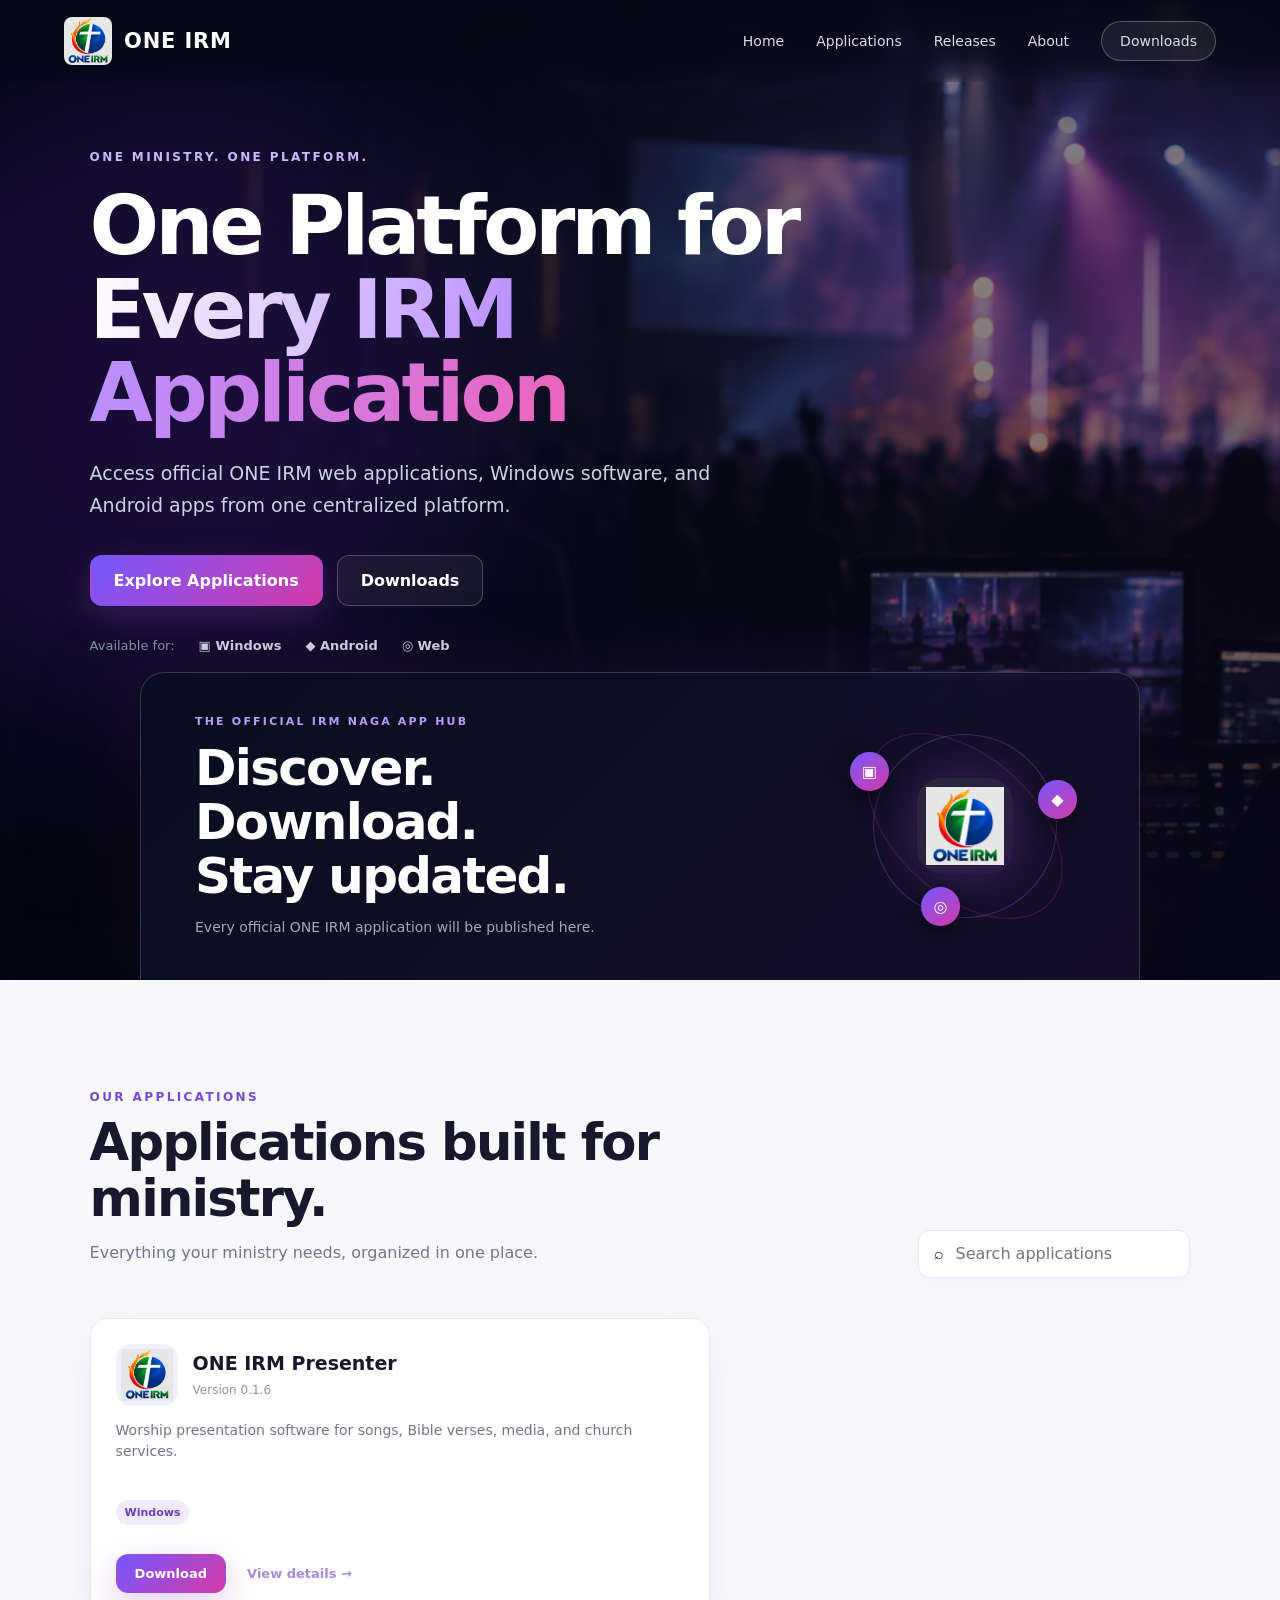
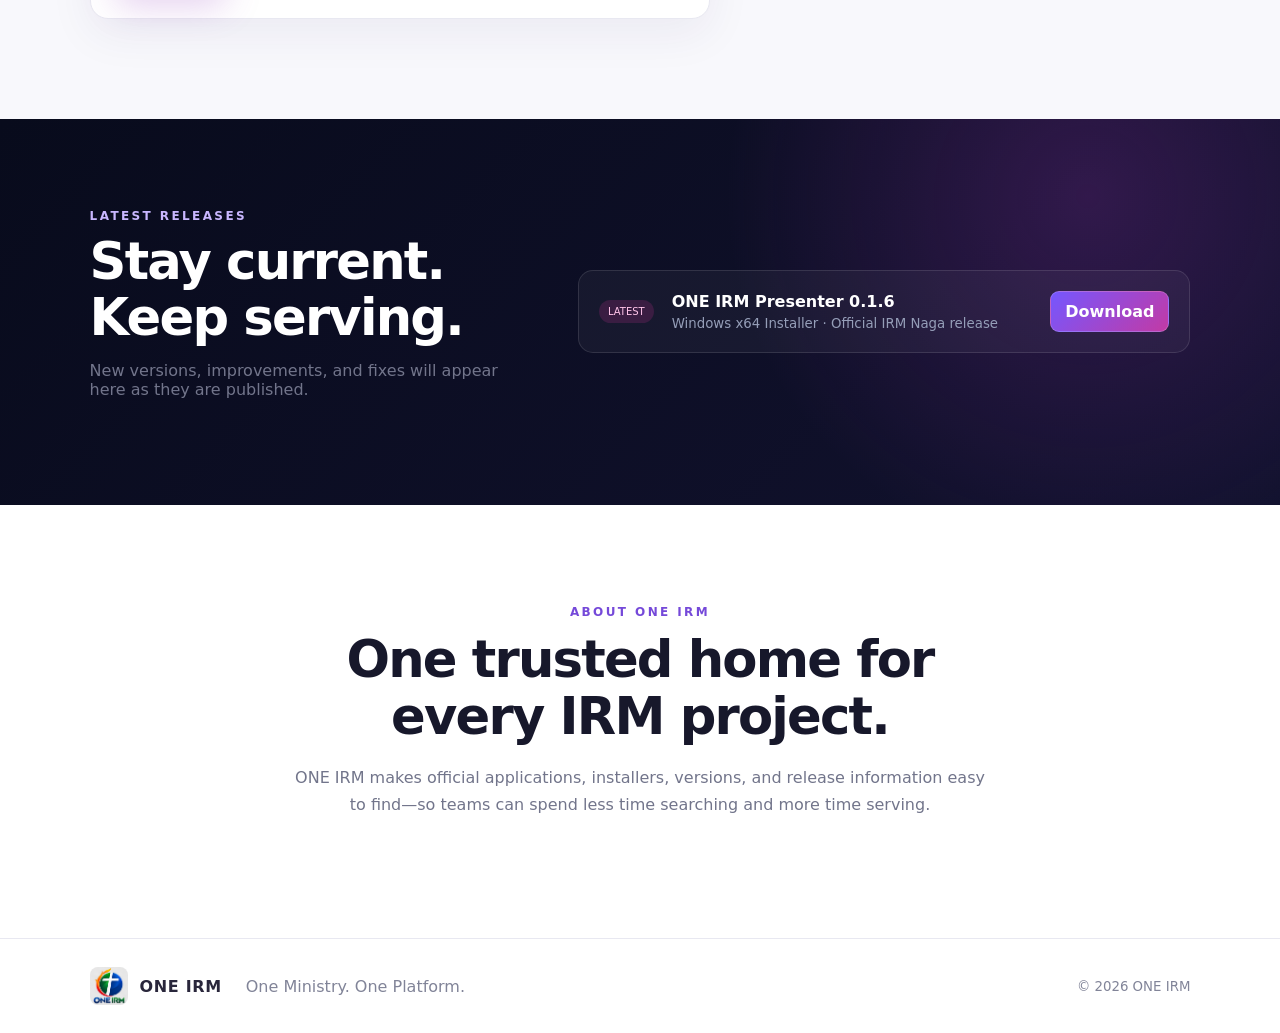
==== work/ONE-IRM-Website/one-irm-website/index.html @ 1a1f7877 "remove arrow" ====
<!doctype html>
<html lang="en">
<head>
  <meta charset="UTF-8">

  <meta
    name="viewport"
    content="width=device-width, initial-scale=1"
  >

  <meta
    name="description"
    content="ONE IRM — one platform for every IRM application."
  >

  <title>ONE IRM — Ministry Applications</title>

  <link rel="stylesheet" href="style.css?v=4">
  <link rel="stylesheet" href="platform.css?v=4">
</head>

<body>
  <header class="site-header">
    <a class="brand" href="#home" aria-label="ONE IRM home">
      <img
        src="assets/one-irm-logo.png"
        alt="ONE IRM logo"
      >

      <span>ONE IRM</span>
    </a>

    <button
      class="menu-toggle"
      type="button"
      aria-label="Open navigation"
      aria-expanded="false"
    >
      ☰
    </button>

    <nav class="main-nav" aria-label="Primary navigation">
      <a href="#home">Home</a>
      <a href="#applications">Applications</a>
      <a href="#releases">Releases</a>
      <a href="#about">About</a>

      <a
        class="nav-download"
        href="https://github.com/sbpanelo-dev/IRM-INSTALLER/releases/download/v0.1.6/ONE.IRM.PRESENTER_0.1.6_x64-setup.exe"
      >
        Downloads
      </a>
    </nav>
  </header>

  <main>
    <section class="hero" id="home">
      <div class="hero-content">
        <span class="eyebrow">
          One ministry. One platform.
        </span>

        <h1>
          One Platform for<br>
          <em>Every IRM Application</em>
        </h1>

        <p>
          Access official ONE IRM web applications, Windows software,
          and Android apps from one centralized platform.
        </p>

        <div class="hero-actions">
          <a
            class="button primary"
            href="#applications"
          >
            Explore Applications
          </a>

          <a
            class="button secondary"
            href="#applications"
          >
            Downloads 
          </a>
        </div>

        <div class="availability">
          <span>Available for:</span>
          <b>▣ Windows</b>
          <b>◆ Android</b>
          <b>◎ Web</b>
        </div>
      </div>

      <div
        class="platform-preview"
        aria-label="ONE IRM application collection"
      >
        <div class="platform-preview-copy">
          <span>THE OFFICIAL IRM NAGA APP HUB</span>

          <strong>
            Discover. Download.<br>
            Stay updated.
          </strong>

          <small>
            Every official ONE IRM application will be published here.
          </small>
        </div>

        <div class="platform-orbit" aria-hidden="true">
          <i>▣</i>
          <i>◆</i>
          <i>◎</i>

          <div>
            <img
              src="assets/one-irm-logo.png"
              alt=""
            >
          </div>
        </div>
      </div>
    </section>

    <section class="applications" id="applications">
      <div class="section-heading">
        <div>
          <span class="eyebrow purple">
            Our applications
          </span>

          <h2>
            Applications built for ministry.
          </h2>

          <p>
            Everything your ministry needs, organized in one place.
          </p>
        </div>

        <label class="search-wrap" for="search">
          <span>⌕</span>

          <input
            id="search"
            type="search"
            placeholder="Search applications"
            autocomplete="off"
          >
        </label>
      </div>

      <div class="app-grid" id="appGrid"></div>
    </section>

    <section class="releases" id="releases">
      <div>
        <span class="eyebrow">
          Latest releases
        </span>

        <h2>
          Stay current. Keep serving.
        </h2>

        <p>
          New versions, improvements, and fixes will appear here
          as they are published.
        </p>
      </div>

      <div class="release-list">
        <article>
          <span>Latest</span>

          <div>
            <b>ONE IRM Presenter 0.1.6</b>

            <small>
              Windows x64 Installer · Official IRM Naga release
            </small>
          </div>

          <a
            href="https://github.com/sbpanelo-dev/IRM-INSTALLER/releases/download/v0.1.6/ONE.IRM.PRESENTER_0.1.6_x64-setup.exe"
          >
            Download
          </a>
        </article>
      </div>
    </section>

    <section class="about" id="about">
      <span class="eyebrow purple">
        About ONE IRM
      </span>

      <h2>
        One trusted home for every IRM project.
      </h2>

      <p>
        ONE IRM makes official applications, installers, versions,
        and release information easy to find—so teams can spend less
        time searching and more time serving.
      </p>
    </section>
  </main>

  <footer>
    <div class="brand">
      <img
        src="assets/one-irm-logo.png"
        alt="ONE IRM logo"
      >

      <span>ONE IRM</span>
    </div>

    <p>One Ministry. One Platform.</p>

    <small>© 2026 ONE IRM</small>
  </footer>

  <script src="script.js?v=7"></script>
</body>
</html>
---- work/ONE-IRM-Website/one-irm-website/style.css ----
:root{--navy:#050816;--navy2:#0b1026;--purple:#8757ff;--magenta:#df3ea8;--blue:#6f7cff;--white:#fff;--muted:#aeb6ce;--ink:#17182b;--line:#e8e8f1}*{box-sizing:border-box}html{scroll-behavior:smooth;scroll-padding-top:82px}body{margin:0;font-family:Inter,ui-sans-serif,system-ui,-apple-system,"Segoe UI",sans-serif;color:var(--ink);background:#f8f8fc}a{text-decoration:none;color:inherit}button,input{font:inherit}.site-header{height:82px;padding:0 clamp(24px,5vw,80px);display:flex;align-items:center;position:fixed;inset:0 0 auto;z-index:30;color:#fff;background:linear-gradient(180deg,#050816ed,#050816a6 72%,transparent);backdrop-filter:blur(10px)}.brand{display:flex;align-items:center;gap:12px;font-size:21px;font-weight:850;letter-spacing:.04em}.brand img{width:48px;height:48px;object-fit:contain;border-radius:8px}.main-nav{margin-left:auto;display:flex;align-items:center;gap:32px}.main-nav a{font-size:14px;color:#d9dcee;transition:.2s}.main-nav a:hover{color:#fff}.nav-download{padding:11px 18px;border:1px solid #ffffff40;border-radius:999px;background:#ffffff12}.menu-toggle{display:none;margin-left:auto;color:#fff;border:1px solid #ffffff30;background:#ffffff0f;border-radius:10px;padding:8px 12px}.hero{min-height:980px;padding:150px clamp(24px,7vw,112px) 260px;position:relative;color:#fff;background-image:linear-gradient(90deg,#030612f7 0%,#060917e3 38%,#08091e75 70%,#0905188c),linear-gradient(180deg,transparent 60%,#080b1b 96%),url('assets/church-media-hero.png');background-size:cover;background-position:center;overflow:hidden}.hero:before{content:"";position:absolute;width:650px;height:650px;left:-180px;top:80px;border-radius:50%;background:#7028cb30;filter:blur(100px)}.hero-content{position:relative;z-index:2;max-width:800px}.eyebrow{display:block;text-transform:uppercase;letter-spacing:.2em;font-size:12px;font-weight:800;color:#c9b7ff}.hero h1{margin:20px 0 22px;font-size:clamp(48px,6.4vw,88px);line-height:1.02;letter-spacing:-.05em}.hero h1 em{font-style:normal;background:linear-gradient(100deg,#fff 0,#ba8fff 48%,#ec65bc);background-clip:text;color:transparent}.hero-content>p{max-width:660px;font-size:19px;line-height:1.7;color:#ccd2e4}.hero-actions{display:flex;gap:14px;margin:34px 0 32px}.button{display:inline-flex;align-items:center;justify-content:center;gap:10px;padding:15px 23px;border-radius:12px;font-weight:750;border:1px solid transparent;cursor:pointer}.primary{color:#fff;background:linear-gradient(135deg,#7557ff,#d43aa7);box-shadow:0 12px 35px #943fbc42}.secondary{color:#fff;background:#ffffff0d;border-color:#ffffff3b;backdrop-filter:blur(8px)}.availability{display:flex;align-items:center;gap:24px;flex-wrap:wrap;font-size:13px;color:#d9dced}.availability>span{color:#8993ad}.availability b{font-weight:650}.software-preview{position:absolute;z-index:3;left:50%;bottom:-2px;transform:translateX(-50%);width:min(1000px,86vw);border:1px solid #ffffff2b;border-bottom:0;border-radius:20px 20px 0 0;overflow:hidden;background:#0a0e20e8;box-shadow:0 40px 100px #000a,0 0 80px #9b3fbd27;backdrop-filter:blur(18px)}.preview-bar{height:48px;padding:0 18px;display:flex;align-items:center;border-bottom:1px solid #ffffff17;color:#dfe3f4;font-size:13px}.preview-bar div{display:flex;gap:6px;margin-right:18px}.preview-bar i{width:9px;height:9px;border-radius:50%;background:#ff6282}.preview-bar i:nth-child(2){background:#ffbd4b}.preview-bar i:nth-child(3){background:#38d490}.preview-bar small{margin-left:auto;padding:5px 9px;border-radius:6px;color:#ffbce4;background:#dc2c9a2b}.preview-body{height:260px;display:grid;grid-template-columns:180px 1fr 180px}.preview-body aside{padding:22px 16px;display:flex;flex-direction:column;gap:8px;border-right:1px solid #ffffff12;color:#929bb6;font-size:11px}.preview-body aside b{margin-bottom:8px;color:#fff}.preview-body aside span{padding:9px;border-radius:7px}.preview-body aside .active{color:#fff;background:#863eea66}.stage-preview{display:grid;place-items:center;text-align:center;align-content:center;gap:18px;background:linear-gradient(#150c2a70,#080915e8),radial-gradient(circle at 50% 20%,#d641b8,#29245d 42%,#090b18 75%)}.stage-preview>span,.stage-preview small{letter-spacing:.18em;font-size:9px;color:#c3aadf}.stage-preview strong{font-size:29px;line-height:1.25}.preview-body .library{border:0;border-left:1px solid #ffffff12}.tiles{display:grid;grid-template-columns:1fr 1fr;gap:7px}.tiles i{height:42px;border-radius:6px;background:linear-gradient(135deg,#282e64,#d044af)}.tiles i:nth-child(2){background:linear-gradient(135deg,#22406a,#4730a2)}.tiles i:nth-child(3){background:linear-gradient(135deg,#4a225e,#e45f8c)}.tiles i:nth-child(4){background:linear-gradient(135deg,#223f56,#2f8f91)}.library button{margin-top:auto;border:0;border-radius:8px;padding:10px;color:#fff;background:linear-gradient(135deg,#7458ff,#c23aa5)}.applications{padding:110px clamp(24px,7vw,112px) 100px;background:#f8f8fc}.section-heading{display:flex;align-items:end;justify-content:space-between;gap:30px}.purple{color:#7549d9}.section-heading h2,.releases h2,.about h2{margin:10px 0;font-size:clamp(34px,4vw,54px);line-height:1.1;letter-spacing:-.035em}.section-heading p,.about p,.releases p{color:#72758b}.search-wrap{width:280px;height:48px;padding:0 15px;display:flex;align-items:center;gap:10px;border:1px solid var(--line);border-radius:12px;background:#fff;box-shadow:0 7px 30px #31235e0a}.search-wrap input{width:100%;border:0;outline:0;background:transparent}.app-grid{display:grid;grid-template-columns:repeat(3,1fr);gap:22px;margin-top:40px}.app-card{padding:25px;border:1px solid var(--line);border-radius:18px;background:#fff;box-shadow:0 15px 45px #281d5810;transition:.25s}.app-card:hover{transform:translateY(-5px);box-shadow:0 22px 55px #281d581c}.app-card-top{display:flex;align-items:center;gap:15px}.app-icon{width:62px;height:62px;display:grid;place-items:center;flex:0 0 auto;border-radius:15px;color:#7246d8;font-size:26px;background:linear-gradient(145deg,#f4efff,#edf1ff)}.app-icon img{width:52px;height:52px;object-fit:contain}.app-card h3{margin:0 0 5px;font-size:19px}.version{font-size:12px;color:#8e91a4}.app-card>p{min-height:66px;color:#717589;line-height:1.55;font-size:14px}.badges{display:flex;gap:7px;min-height:32px}.badges span{height:max-content;padding:6px 9px;border-radius:999px;color:#6840bd;background:#f0eaff;font-size:11px;font-weight:700}.card-actions{display:flex;align-items:center;gap:15px;margin-top:22px}.small{padding:11px 18px;font-size:13px}.details{border:0;background:none;color:#6e47c1;font-weight:700;font-size:13px}.card-actions button:disabled,.release-list button:disabled{cursor:not-allowed;opacity:.62}.empty{grid-column:1/-1;padding:38px;text-align:center;border:1px dashed #c9c5d8;border-radius:16px;color:#787b90}.releases{padding:90px clamp(24px,7vw,112px);display:grid;grid-template-columns:.8fr 1.2fr;gap:80px;align-items:center;color:#fff;background:radial-gradient(circle at 85% 20%,#852e9f4a,transparent 32%),linear-gradient(135deg,#080b1c,#12122f)}.release-list article{padding:20px;display:grid;grid-template-columns:auto 1fr auto;gap:18px;align-items:center;border:1px solid #ffffff1d;border-radius:15px;background:#ffffff0b}.release-list article>span{padding:6px 9px;border-radius:999px;color:#ffc4e9;background:#d530982f;font-size:10px;text-transform:uppercase}.release-list div{display:flex;flex-direction:column;gap:5px}.release-list small{color:#959eb8}.release-list button{padding:10px 14px;border:1px solid #ffffff30;border-radius:9px;color:#fff;background:#ffffff0b}.about{padding:100px 24px;text-align:center;background:#fff}.about h2{max-width:700px;margin:12px auto}.about p{max-width:700px;margin:20px auto;line-height:1.7}footer{padding:28px clamp(24px,7vw,112px);display:flex;align-items:center;gap:24px;color:#818498;background:#fff;border-top:1px solid var(--line)}footer .brand{color:#29263b;font-size:16px}footer .brand img{width:38px;height:38px}footer p{margin:0}footer small{margin-left:auto}@media(max-width:900px){.site-header{background:#060918eb}.menu-toggle{display:block}.main-nav{display:none;position:absolute;top:72px;left:20px;right:20px;padding:18px;flex-direction:column;align-items:stretch;gap:6px;border:1px solid #ffffff20;border-radius:14px;background:#090d20f5}.main-nav.open{display:flex}.main-nav a{padding:10px}.hero{min-height:900px;padding-top:130px}.hero-content{max-width:680px}.software-preview{width:92vw}.preview-body{grid-template-columns:150px 1fr}.preview-body .library{display:none}.app-grid{grid-template-columns:1fr}.releases{grid-template-columns:1fr;gap:35px}.section-heading{align-items:start;flex-direction:column}.search-wrap{width:100%}}@media(max-width:600px){.site-header{height:70px;padding:0 18px}.brand{font-size:17px}.brand img{width:40px;height:40px}.hero{min-height:850px;padding:116px 22px 210px;background-position:63% center}.hero h1{font-size:45px}.hero-content>p{font-size:16px}.hero-actions{flex-direction:column}.button{width:100%}.availability{gap:13px}.availability>span{width:100%}.software-preview{width:94vw}.preview-body{height:195px;grid-template-columns:110px 1fr}.preview-body aside{padding:15px 10px}.preview-body aside span{padding:6px}.stage-preview strong{font-size:20px}.applications{padding:75px 22px}.app-grid{margin-top:28px}.app-card>p{min-height:auto}.releases{padding:70px 22px}.release-list article{grid-template-columns:auto 1fr}.release-list button{grid-column:1/-1}.about{padding:75px 22px}footer{align-items:flex-start;flex-direction:column}footer small{margin:0}}
---- work/ONE-IRM-Website/one-irm-website/platform.css ----
.platform-preview {
  position: absolute;
  z-index: 3;
  left: 50%;
  bottom: 0;
  transform: translateX(-50%);
  width: min(1000px, 86vw);
  min-height: 280px;
  display: grid;
  grid-template-columns: 1.2fr .8fr;
  align-items: center;
  padding: 42px 54px;
  overflow: hidden;
  border: 1px solid #ffffff2b;
  border-bottom: 0;
  border-radius: 24px 24px 0 0;
  background: linear-gradient(135deg, #0a0e20ee, #17102cee);
  box-shadow: 0 40px 100px #000a, 0 0 80px #9b3fbd27;
  backdrop-filter: blur(18px);
}

.platform-preview-copy { display: flex; flex-direction: column; gap: 13px; }
.platform-preview-copy span { color: #b69cff; font-size: 11px; font-weight: 800; letter-spacing: .2em; }
.platform-preview-copy strong { font-size: clamp(30px, 4vw, 50px); line-height: 1.08; letter-spacing: -.035em; }
.platform-preview-copy small { max-width: 430px; color: #9fa8c3; font-size: 14px; line-height: 1.6; }
.platform-orbit { position: relative; width: 240px; height: 200px; justify-self: end; }
.platform-orbit:before,.platform-orbit:after { content: ""; position: absolute; inset: 8px 28px; border: 1px solid #ad7aff42; border-radius: 50%; transform: rotate(-18deg); }
.platform-orbit:after { inset: 30px 5px; transform: rotate(42deg); border-color: #e04cad38; }
.platform-orbit>div { position: absolute; inset: 50% auto auto 50%; transform: translate(-50%,-50%); width: 96px; height: 96px; display: grid; place-items: center; border-radius: 25px; background: linear-gradient(145deg,#ffffff1c,#8f48e02b); box-shadow: 0 0 60px #a74bdc4d; }
.platform-orbit img { width: 78px; height: 78px; object-fit: contain; }
.platform-orbit>i { position: absolute; z-index: 2; width: 39px; height: 39px; display: grid; place-items: center; border-radius: 50%; color: #fff; font-style: normal; background: linear-gradient(145deg,#7557ff,#d43aa7); box-shadow: 0 8px 24px #0008; }
.platform-orbit>i:nth-child(1) { left: 5px; top: 26px; }
.platform-orbit>i:nth-child(2) { right: 8px; top: 54px; }
.platform-orbit>i:nth-child(3) { left: 76px; bottom: 0; }
.app-grid { grid-template-columns: minmax(0, 620px); }
.release-list a { padding: 10px 14px; border: 1px solid #ffffff30; border-radius: 9px; color: #fff; background: linear-gradient(135deg,#7557ff,#c23aa5); font-weight: 700; text-align: center; }

@media(max-width:900px){
  .platform-preview { width: 92vw; }
}

@media(max-width:600px){
  .platform-preview { width: 94vw; min-height: 205px; grid-template-columns: 1fr; padding: 28px 24px; }
  .platform-preview-copy strong { font-size: 29px; }
  .platform-preview-copy small { font-size: 12px; }
  .platform-orbit { display: none; }
  .app-grid { grid-template-columns: 1fr; }
  .release-list a { grid-column: 1/-1; }
}
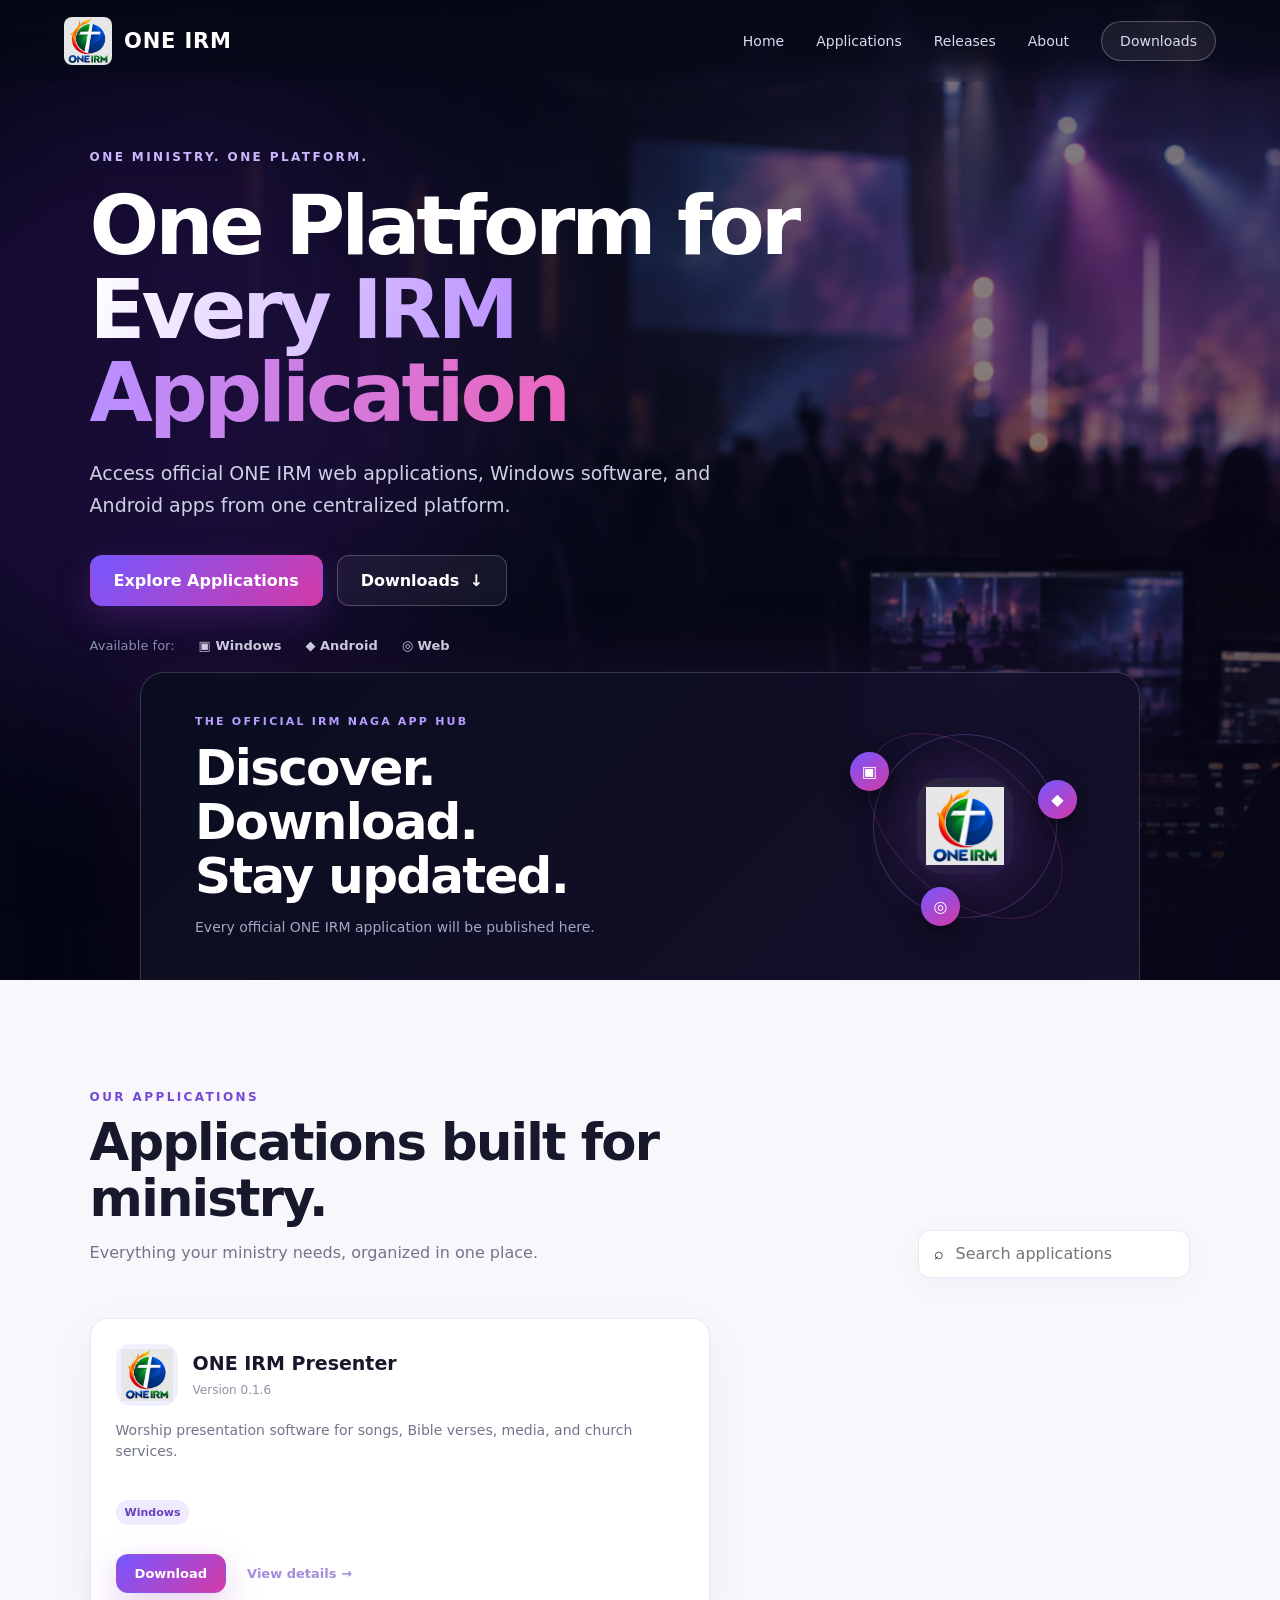
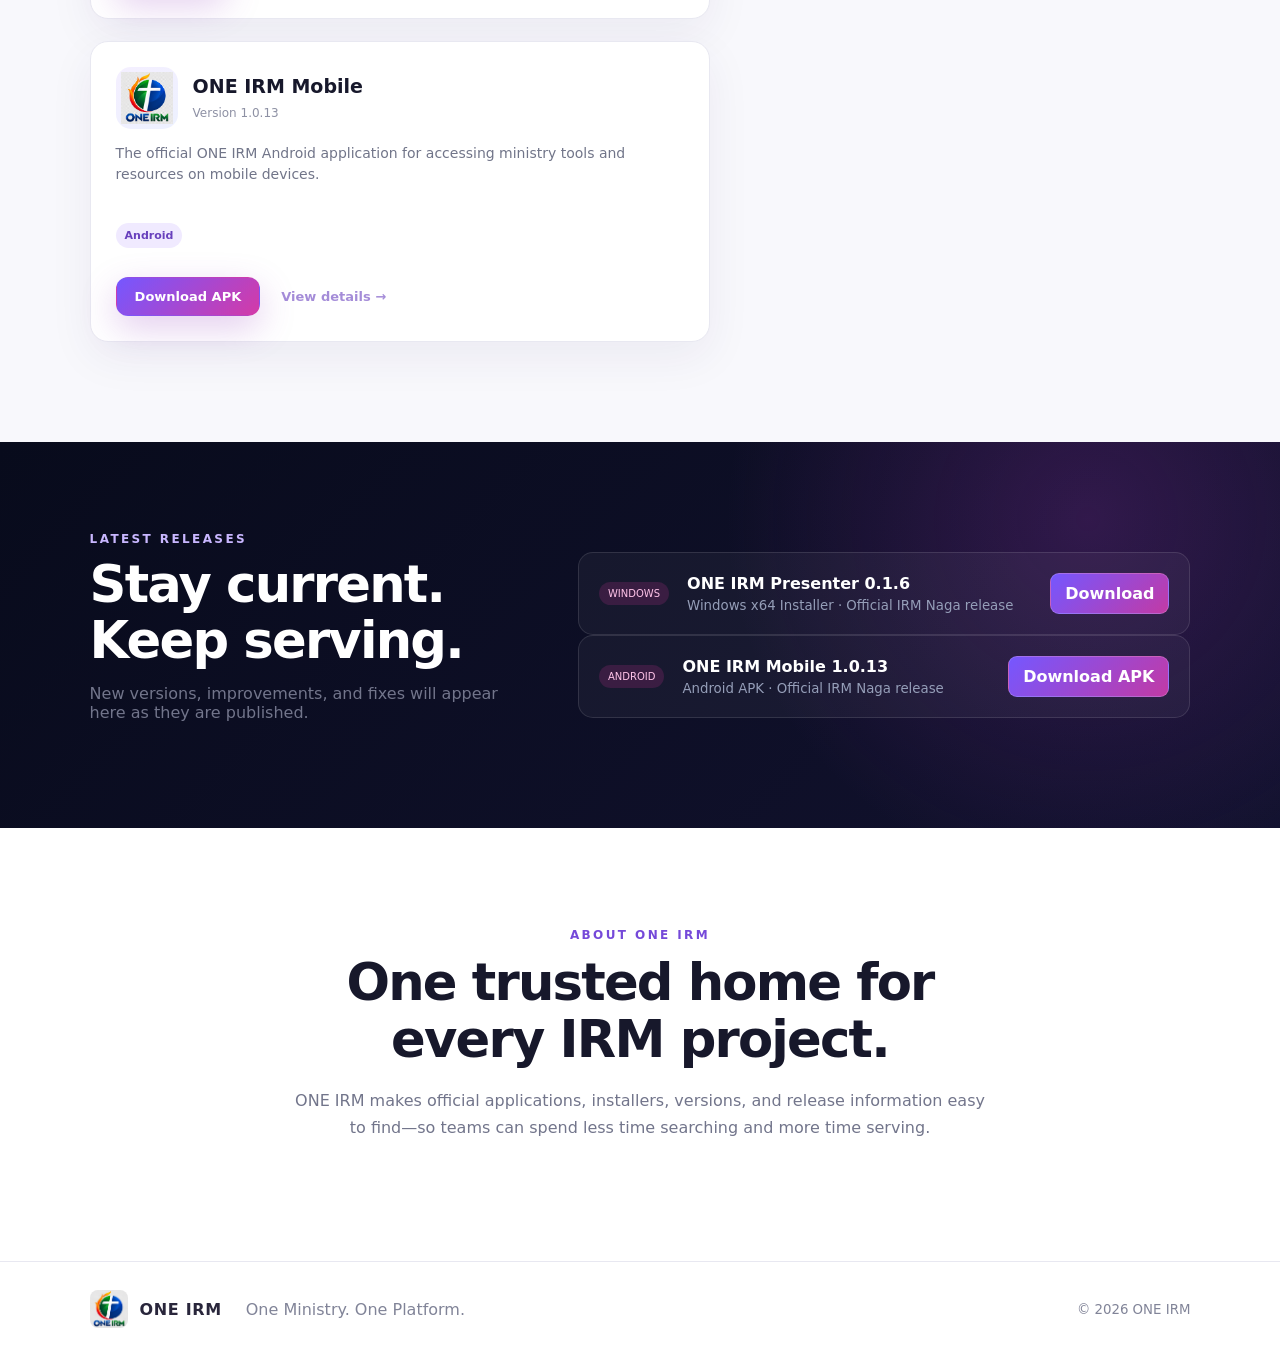
==== commit 6e54494a: "oneirm apk by kuya nino" ====
--- a/work/ONE-IRM-Website/one-irm-website/index.html
+++ b/work/ONE-IRM-Website/one-irm-website/index.html
@@ -26,7 +26,6 @@
         src="assets/one-irm-logo.png"
         alt="ONE IRM logo"
       >
-
       <span>ONE IRM</span>
     </a>
 
@@ -44,22 +43,14 @@
       <a href="#applications">Applications</a>
       <a href="#releases">Releases</a>
       <a href="#about">About</a>
-
-      <a
-        class="nav-download"
-        href="https://github.com/sbpanelo-dev/IRM-INSTALLER/releases/download/v0.1.6/ONE.IRM.PRESENTER_0.1.6_x64-setup.exe"
-      >
-        Downloads
-      </a>
+      <a class="nav-download" href="#applications">Downloads</a>
     </nav>
   </header>
 
   <main>
     <section class="hero" id="home">
       <div class="hero-content">
-        <span class="eyebrow">
-          One ministry. One platform.
-        </span>
+        <span class="eyebrow">One ministry. One platform.</span>
 
         <h1>
           One Platform for<br>
@@ -72,18 +63,12 @@
         </p>
 
         <div class="hero-actions">
-          <a
-            class="button primary"
-            href="#applications"
-          >
+          <a class="button primary" href="#applications">
             Explore Applications
           </a>
 
-          <a
-            class="button secondary"
-            href="#applications"
-          >
-            Downloads 
+          <a class="button secondary" href="#applications">
+            Downloads <span>↓</span>
           </a>
         </div>
 
@@ -130,13 +115,9 @@
     <section class="applications" id="applications">
       <div class="section-heading">
         <div>
-          <span class="eyebrow purple">
-            Our applications
-          </span>
-
-          <h2>
-            Applications built for ministry.
-          </h2>
+          <span class="eyebrow purple">Our applications</span>
+
+          <h2>Applications built for ministry.</h2>
 
           <p>
             Everything your ministry needs, organized in one place.
@@ -155,18 +136,15 @@
         </label>
       </div>
 
+      <!-- Application cards are created by script.js -->
       <div class="app-grid" id="appGrid"></div>
     </section>
 
     <section class="releases" id="releases">
       <div>
-        <span class="eyebrow">
-          Latest releases
-        </span>
-
-        <h2>
-          Stay current. Keep serving.
-        </h2>
+        <span class="eyebrow">Latest releases</span>
+
+        <h2>Stay current. Keep serving.</h2>
 
         <p>
           New versions, improvements, and fixes will appear here
@@ -176,11 +154,10 @@
 
       <div class="release-list">
         <article>
-          <span>Latest</span>
+          <span>Windows</span>
 
           <div>
             <b>ONE IRM Presenter 0.1.6</b>
-
             <small>
               Windows x64 Installer · Official IRM Naga release
             </small>
@@ -192,17 +169,30 @@
             Download
           </a>
         </article>
+
+        <article>
+          <span>Android</span>
+
+          <div>
+            <b>ONE IRM Mobile 1.0.13</b>
+            <small>
+              Android APK · Official IRM Naga release
+            </small>
+          </div>
+
+          <a
+            href="https://github.com/sbpanelo-dev/IRM-INSTALLER/releases/download/oneirm-android-v1.0.13/oneirm.v1.0.13.apk"
+          >
+            Download APK
+          </a>
+        </article>
       </div>
     </section>
 
     <section class="about" id="about">
-      <span class="eyebrow purple">
-        About ONE IRM
-      </span>
-
-      <h2>
-        One trusted home for every IRM project.
-      </h2>
+      <span class="eyebrow purple">About ONE IRM</span>
+
+      <h2>One trusted home for every IRM project.</h2>
 
       <p>
         ONE IRM makes official applications, installers, versions,
@@ -218,15 +208,13 @@
         src="assets/one-irm-logo.png"
         alt="ONE IRM logo"
       >
-
       <span>ONE IRM</span>
     </div>
 
     <p>One Ministry. One Platform.</p>
-
     <small>© 2026 ONE IRM</small>
   </footer>
 
-  <script src="script.js?v=7"></script>
+  <script src="script.js?v=8"></script>
 </body>
 </html>
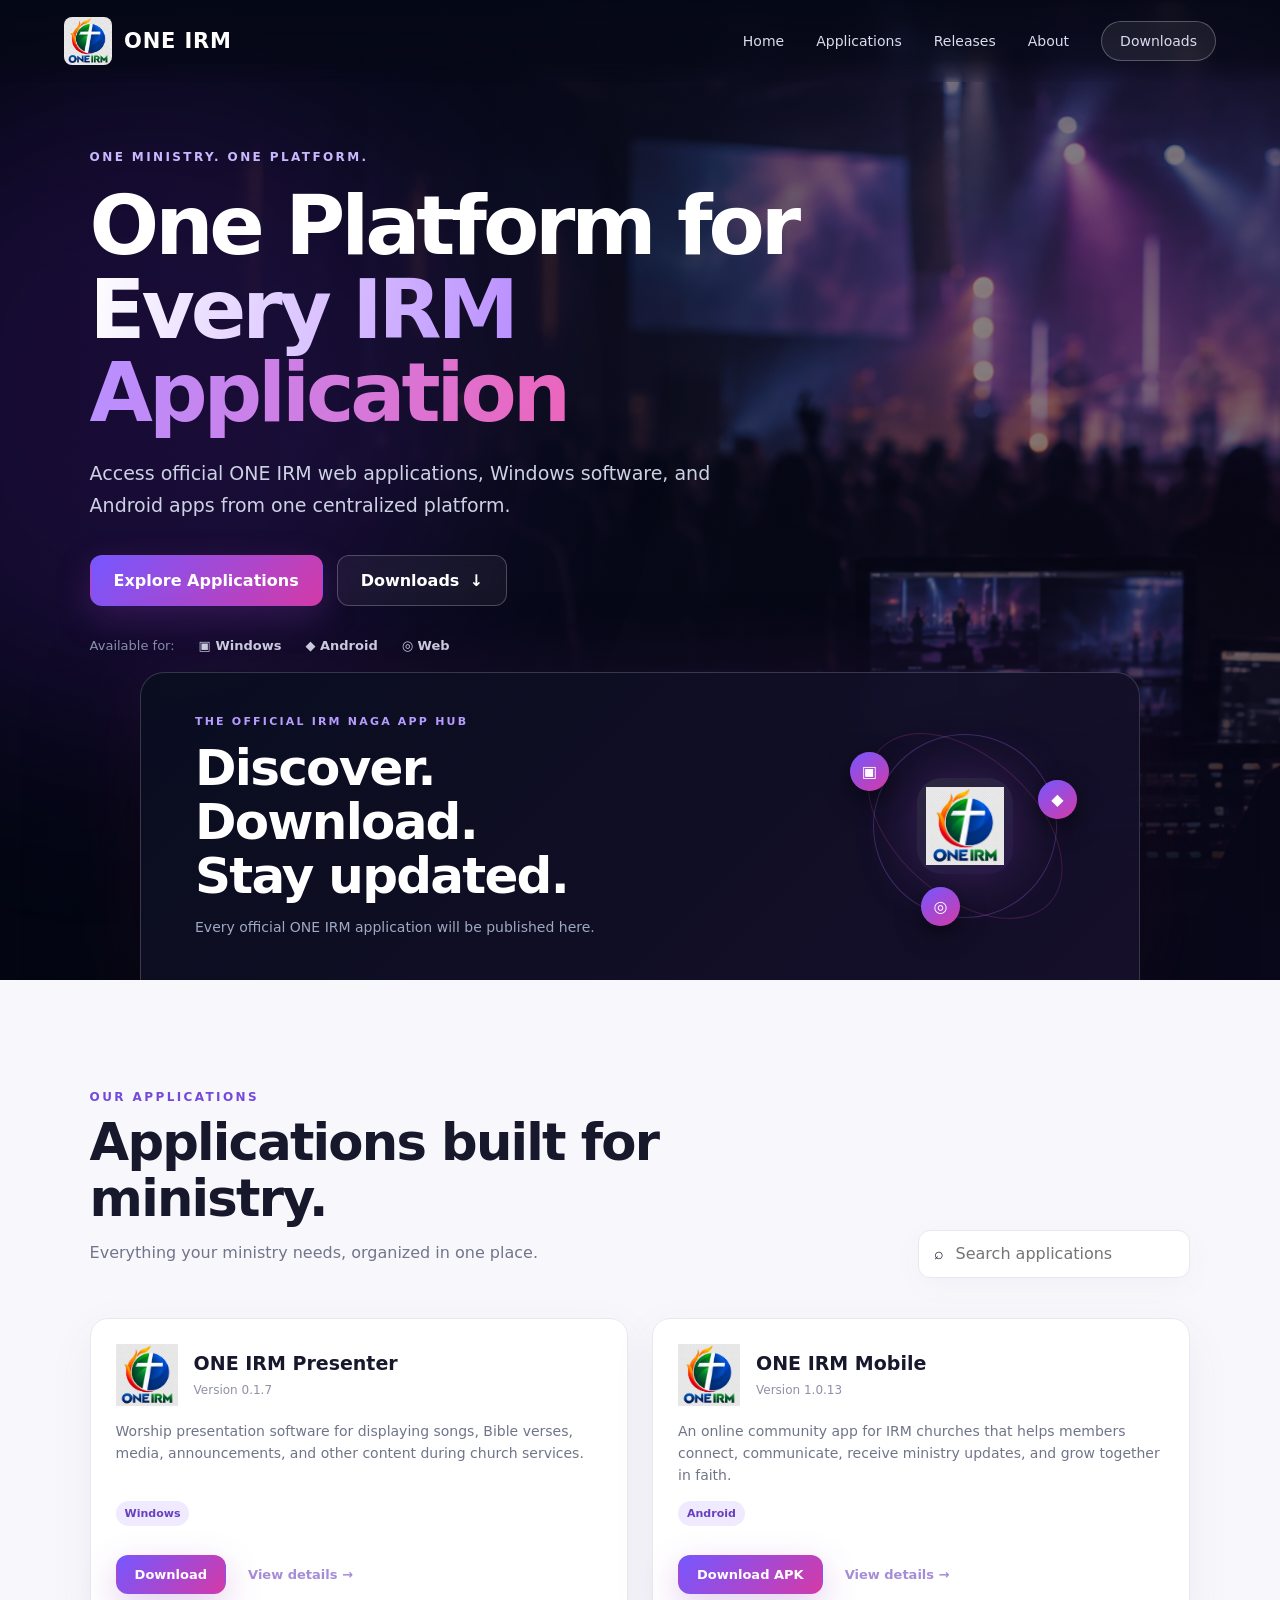
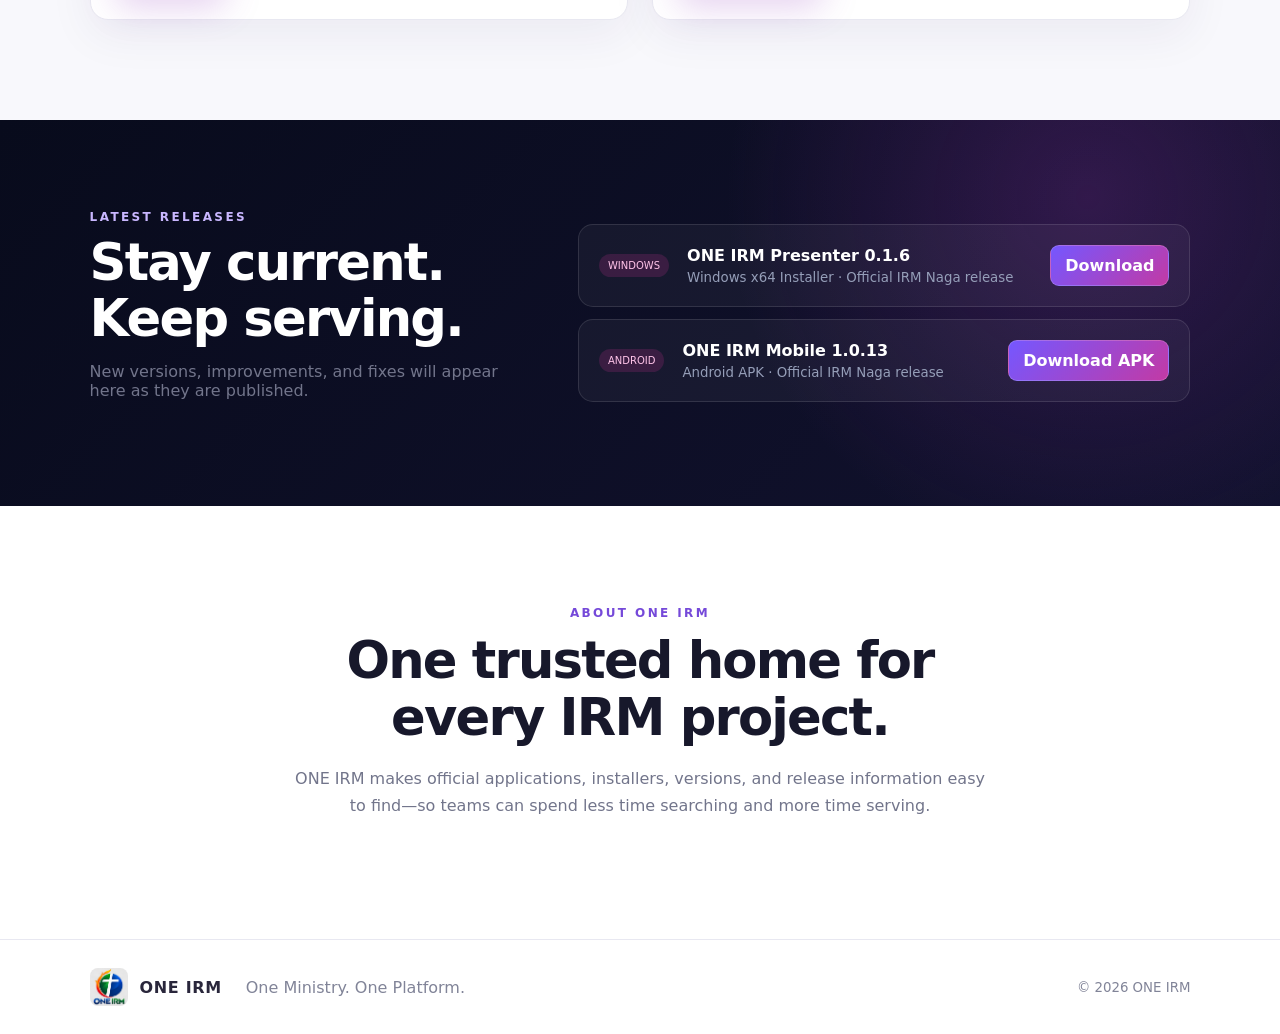
==== commit 1dd3187e: "Update to latest version" ====
--- a/work/ONE-IRM-Website/one-irm-website/index.html
+++ b/work/ONE-IRM-Website/one-irm-website/index.html
@@ -164,7 +164,7 @@
           </div>
 
           <a
-            href="https://github.com/sbpanelo-dev/IRM-INSTALLER/releases/download/v0.1.6/ONE.IRM.PRESENTER_0.1.6_x64-setup.exe"
+            href="https://github.com/sbpanelo-dev/IRM-INSTALLER/releases/download/v0.1.7/ONE.IRM.PRESENTER_0.1.7_x64-setup.exe"
           >
             Download
           </a>
--- a/work/ONE-IRM-Website/one-irm-website/platform.css
+++ b/work/ONE-IRM-Website/one-irm-website/platform.css
@@ -1,3 +1,7 @@
+/* =========================================
+   ONE IRM platform preview
+   ========================================= */
+
 .platform-preview {
   position: absolute;
   z-index: 3;
@@ -7,7 +11,7 @@
   width: min(1000px, 86vw);
   min-height: 280px;
   display: grid;
-  grid-template-columns: 1.2fr .8fr;
+  grid-template-columns: 1.2fr 0.8fr;
   align-items: center;
   padding: 42px 54px;
   overflow: hidden;
@@ -15,35 +19,253 @@
   border-bottom: 0;
   border-radius: 24px 24px 0 0;
   background: linear-gradient(135deg, #0a0e20ee, #17102cee);
-  box-shadow: 0 40px 100px #000a, 0 0 80px #9b3fbd27;
+  box-shadow:
+    0 40px 100px #000a,
+    0 0 80px #9b3fbd27;
   backdrop-filter: blur(18px);
 }
 
-.platform-preview-copy { display: flex; flex-direction: column; gap: 13px; }
-.platform-preview-copy span { color: #b69cff; font-size: 11px; font-weight: 800; letter-spacing: .2em; }
-.platform-preview-copy strong { font-size: clamp(30px, 4vw, 50px); line-height: 1.08; letter-spacing: -.035em; }
-.platform-preview-copy small { max-width: 430px; color: #9fa8c3; font-size: 14px; line-height: 1.6; }
-.platform-orbit { position: relative; width: 240px; height: 200px; justify-self: end; }
-.platform-orbit:before,.platform-orbit:after { content: ""; position: absolute; inset: 8px 28px; border: 1px solid #ad7aff42; border-radius: 50%; transform: rotate(-18deg); }
-.platform-orbit:after { inset: 30px 5px; transform: rotate(42deg); border-color: #e04cad38; }
-.platform-orbit>div { position: absolute; inset: 50% auto auto 50%; transform: translate(-50%,-50%); width: 96px; height: 96px; display: grid; place-items: center; border-radius: 25px; background: linear-gradient(145deg,#ffffff1c,#8f48e02b); box-shadow: 0 0 60px #a74bdc4d; }
-.platform-orbit img { width: 78px; height: 78px; object-fit: contain; }
-.platform-orbit>i { position: absolute; z-index: 2; width: 39px; height: 39px; display: grid; place-items: center; border-radius: 50%; color: #fff; font-style: normal; background: linear-gradient(145deg,#7557ff,#d43aa7); box-shadow: 0 8px 24px #0008; }
-.platform-orbit>i:nth-child(1) { left: 5px; top: 26px; }
-.platform-orbit>i:nth-child(2) { right: 8px; top: 54px; }
-.platform-orbit>i:nth-child(3) { left: 76px; bottom: 0; }
-.app-grid { grid-template-columns: minmax(0, 620px); }
-.release-list a { padding: 10px 14px; border: 1px solid #ffffff30; border-radius: 9px; color: #fff; background: linear-gradient(135deg,#7557ff,#c23aa5); font-weight: 700; text-align: center; }
-
-@media(max-width:900px){
-  .platform-preview { width: 92vw; }
-}
-
-@media(max-width:600px){
-  .platform-preview { width: 94vw; min-height: 205px; grid-template-columns: 1fr; padding: 28px 24px; }
-  .platform-preview-copy strong { font-size: 29px; }
-  .platform-preview-copy small { font-size: 12px; }
-  .platform-orbit { display: none; }
-  .app-grid { grid-template-columns: 1fr; }
-  .release-list a { grid-column: 1/-1; }
-}
+.platform-preview-copy {
+  display: flex;
+  flex-direction: column;
+  gap: 13px;
+}
+
+.platform-preview-copy span {
+  color: #b69cff;
+  font-size: 11px;
+  font-weight: 800;
+  letter-spacing: 0.2em;
+}
+
+.platform-preview-copy strong {
+  font-size: clamp(30px, 4vw, 50px);
+  line-height: 1.08;
+  letter-spacing: -0.035em;
+}
+
+.platform-preview-copy small {
+  max-width: 430px;
+  color: #9fa8c3;
+  font-size: 14px;
+  line-height: 1.6;
+}
+
+/* =========================================
+   Platform orbit
+   ========================================= */
+
+.platform-orbit {
+  position: relative;
+  width: 240px;
+  height: 200px;
+  justify-self: end;
+}
+
+.platform-orbit::before,
+.platform-orbit::after {
+  content: "";
+  position: absolute;
+  inset: 8px 28px;
+  border: 1px solid #ad7aff42;
+  border-radius: 50%;
+  transform: rotate(-18deg);
+}
+
+.platform-orbit::after {
+  inset: 30px 5px;
+  transform: rotate(42deg);
+  border-color: #e04cad38;
+}
+
+.platform-orbit > div {
+  position: absolute;
+  inset: 50% auto auto 50%;
+  transform: translate(-50%, -50%);
+  width: 96px;
+  height: 96px;
+  display: grid;
+  place-items: center;
+  border-radius: 25px;
+  background: linear-gradient(145deg, #ffffff1c, #8f48e02b);
+  box-shadow: 0 0 60px #a74bdc4d;
+}
+
+.platform-orbit img {
+  width: 78px;
+  height: 78px;
+  object-fit: contain;
+}
+
+.platform-orbit > i {
+  position: absolute;
+  z-index: 2;
+  width: 39px;
+  height: 39px;
+  display: grid;
+  place-items: center;
+  border-radius: 50%;
+  color: #fff;
+  font-style: normal;
+  background: linear-gradient(145deg, #7557ff, #d43aa7);
+  box-shadow: 0 8px 24px #0008;
+}
+
+.platform-orbit > i:nth-child(1) {
+  left: 5px;
+  top: 26px;
+}
+
+.platform-orbit > i:nth-child(2) {
+  right: 8px;
+  top: 54px;
+}
+
+.platform-orbit > i:nth-child(3) {
+  left: 76px;
+  bottom: 0;
+}
+
+/* =========================================
+   Applications
+   Two cards beside each other on desktop
+   ========================================= */
+
+.applications .app-grid {
+  display: grid !important;
+  grid-template-columns: repeat(2, minmax(0, 1fr)) !important;
+  gap: 24px !important;
+  width: 100% !important;
+  max-width: none !important;
+  align-items: stretch;
+}
+
+.applications .app-card {
+  width: 100% !important;
+  max-width: none !important;
+  min-width: 0;
+  min-height: 275px;
+  height: 100%;
+  margin: 0 !important;
+  box-sizing: border-box;
+  display: flex;
+  flex-direction: column;
+}
+
+.applications .app-card-top {
+  display: flex;
+  align-items: center;
+  gap: 16px;
+}
+
+.applications .app-card-top h3 {
+  margin: 0 0 5px;
+}
+
+.applications .app-card > p {
+  line-height: 1.6;
+}
+
+.applications .app-icon {
+  flex: 0 0 auto;
+}
+
+.applications .app-icon img {
+  display: block;
+  width: 100%;
+  height: 100%;
+  object-fit: contain;
+}
+
+.applications .app-card .badges {
+  margin-top: auto;
+}
+
+.applications .card-actions {
+  display: flex;
+  align-items: center;
+  flex-wrap: wrap;
+  gap: 16px;
+}
+
+/* =========================================
+   Release section
+   ========================================= */
+
+.release-list {
+  display: grid;
+  gap: 12px;
+}
+
+.release-list a {
+  padding: 10px 14px;
+  border: 1px solid #ffffff30;
+  border-radius: 9px;
+  color: #fff;
+  background: linear-gradient(135deg, #7557ff, #c23aa5);
+  font-weight: 700;
+  text-align: center;
+}
+
+/* =========================================
+   Tablet
+   ========================================= */
+
+@media (max-width: 900px) {
+  .platform-preview {
+    width: 92vw;
+  }
+}
+
+/* =========================================
+   Mobile
+   Application cards stack vertically
+   ========================================= */
+
+@media (max-width: 700px) {
+  .applications .app-grid {
+    grid-template-columns: 1fr !important;
+    gap: 18px !important;
+  }
+
+  .applications .app-card {
+    min-height: auto;
+  }
+}
+
+@media (max-width: 600px) {
+  .platform-preview {
+    width: 94vw;
+    min-height: 205px;
+    grid-template-columns: 1fr;
+    padding: 28px 24px;
+  }
+
+  .platform-preview-copy strong {
+    font-size: 29px;
+  }
+
+  .platform-preview-copy small {
+    font-size: 12px;
+  }
+
+  .platform-orbit {
+    display: none;
+  }
+
+  .release-list a {
+    grid-column: 1 / -1;
+  }
+
+  .applications .card-actions {
+    align-items: stretch;
+    flex-direction: column;
+  }
+
+  .applications .card-actions .button,
+  .applications .card-actions .details {
+    width: 100%;
+    text-align: center;
+    box-sizing: border-box;
+  }
+}
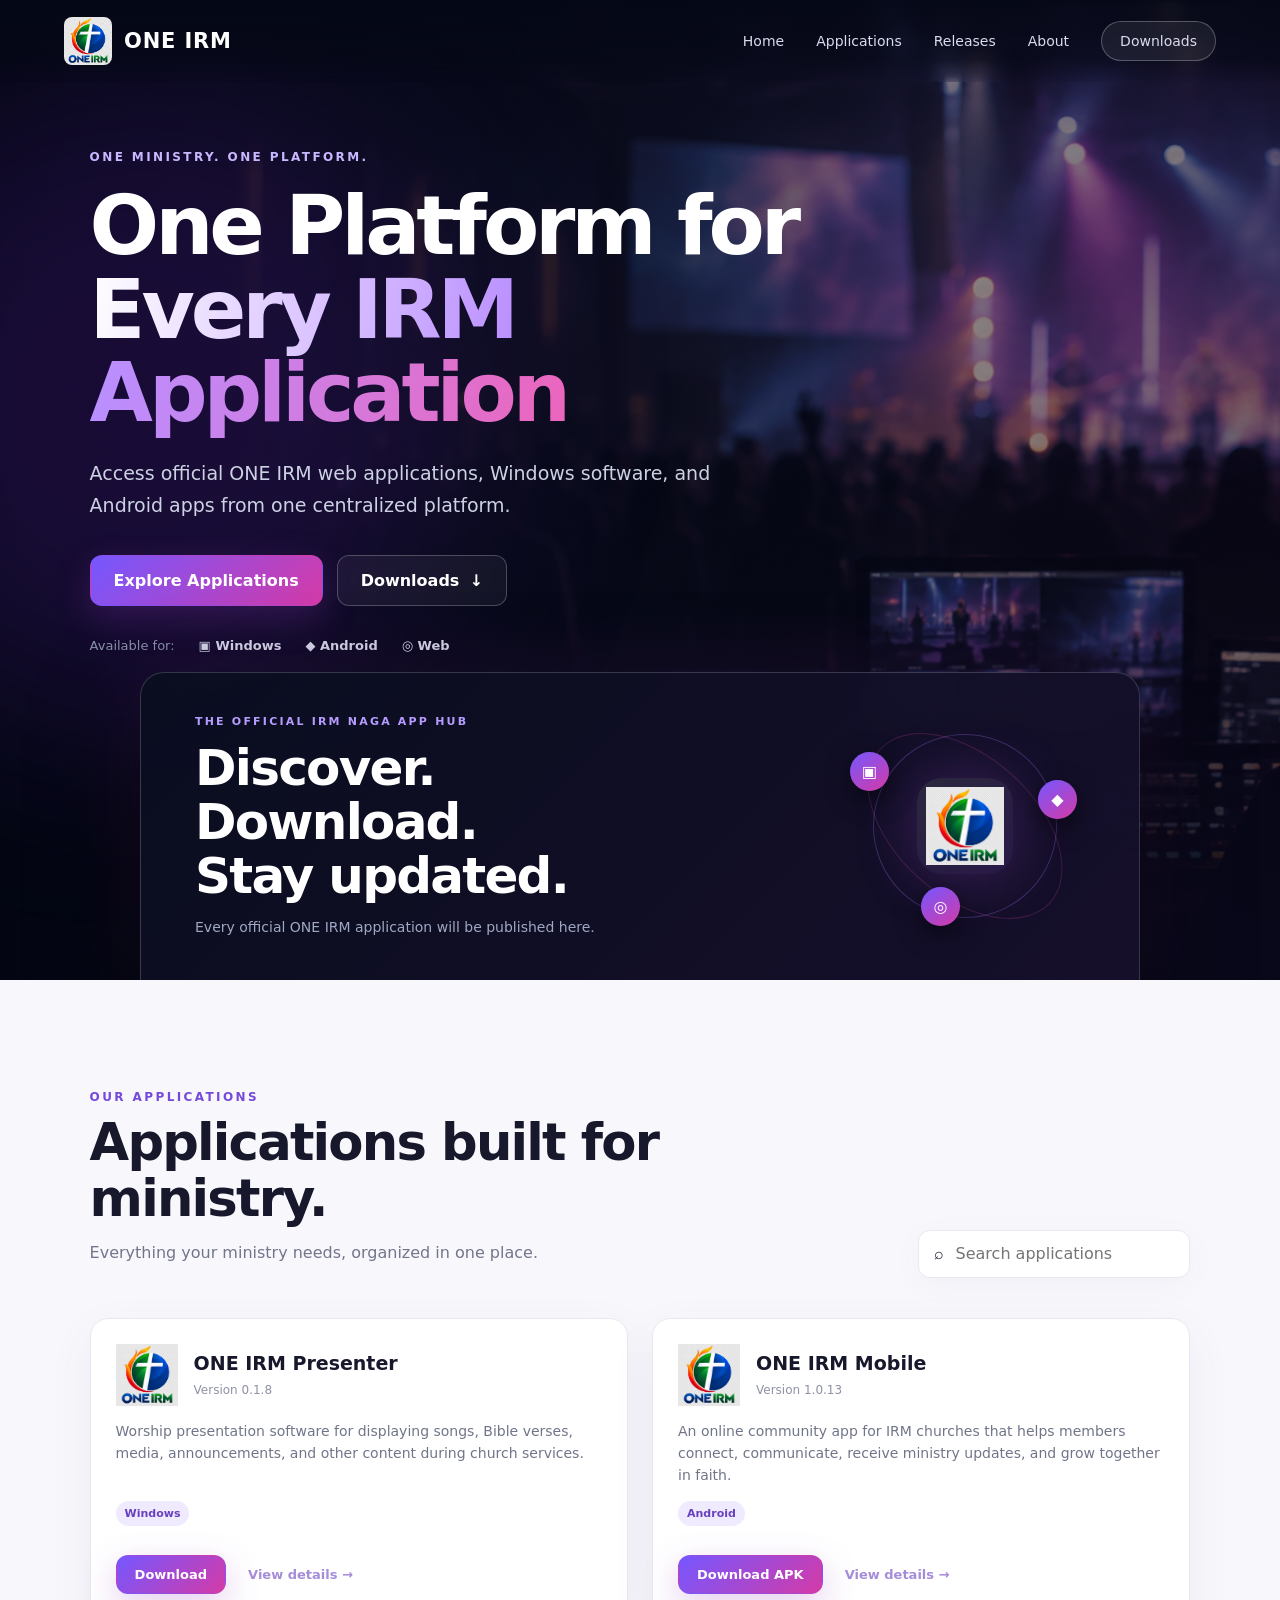
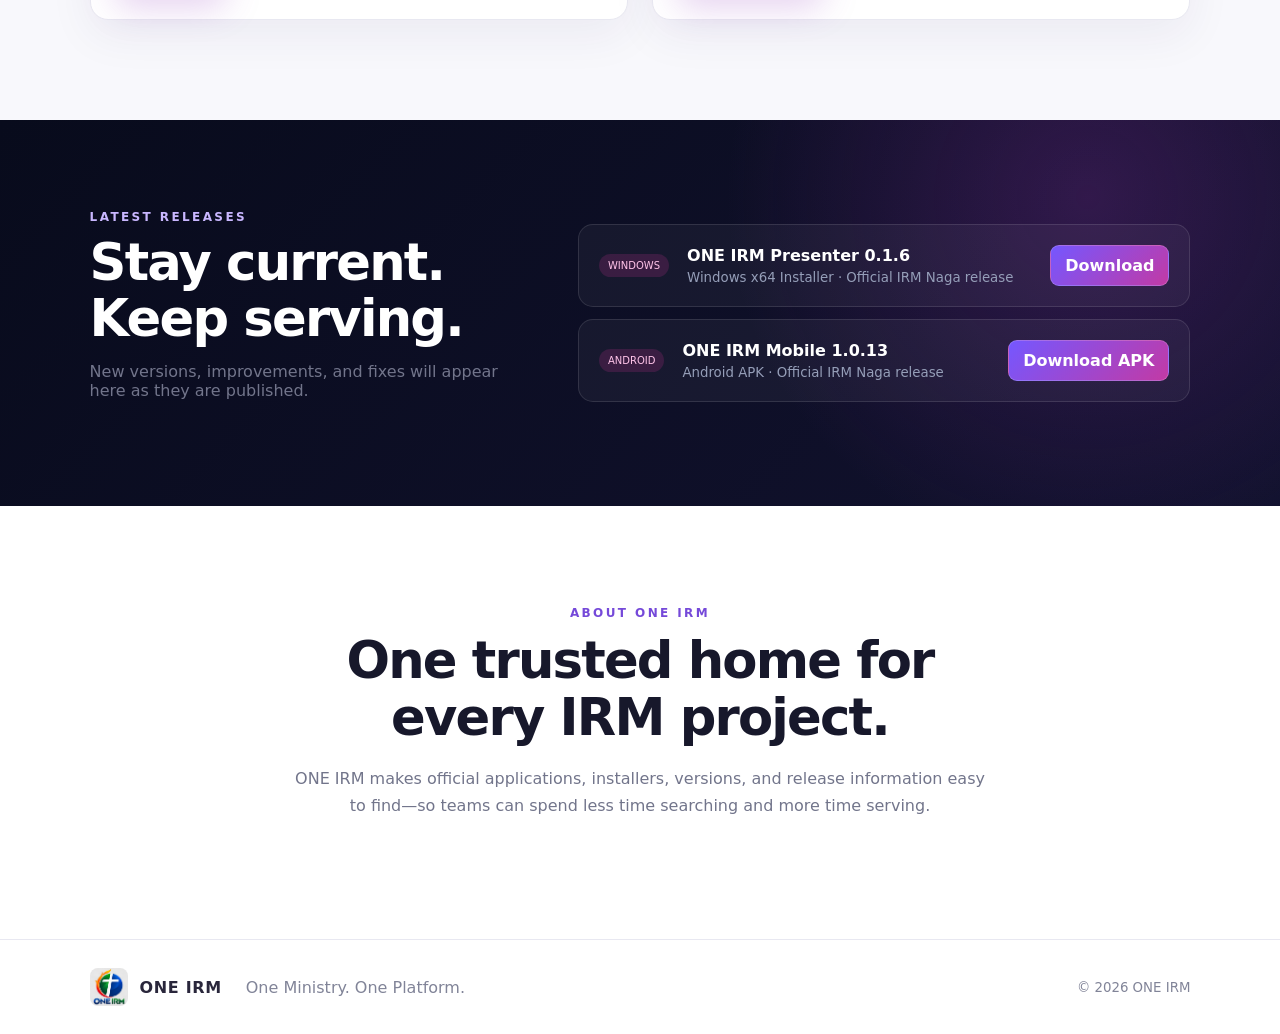
==== commit 0bb156de: "New updated features with salted caramel" ====
--- a/work/ONE-IRM-Website/one-irm-website/index.html
+++ b/work/ONE-IRM-Website/one-irm-website/index.html
@@ -164,7 +164,7 @@
           </div>
 
           <a
-            href="https://github.com/sbpanelo-dev/IRM-INSTALLER/releases/download/v0.1.7/ONE.IRM.PRESENTER_0.1.7_x64-setup.exe"
+            href="https://github.com/sbpanelo-dev/IRM-INSTALLER/releases/download/v0.1.8/ONE.IRM.PRESENTER_0.1.8_x64-setup.exe"
           >
             Download
           </a>
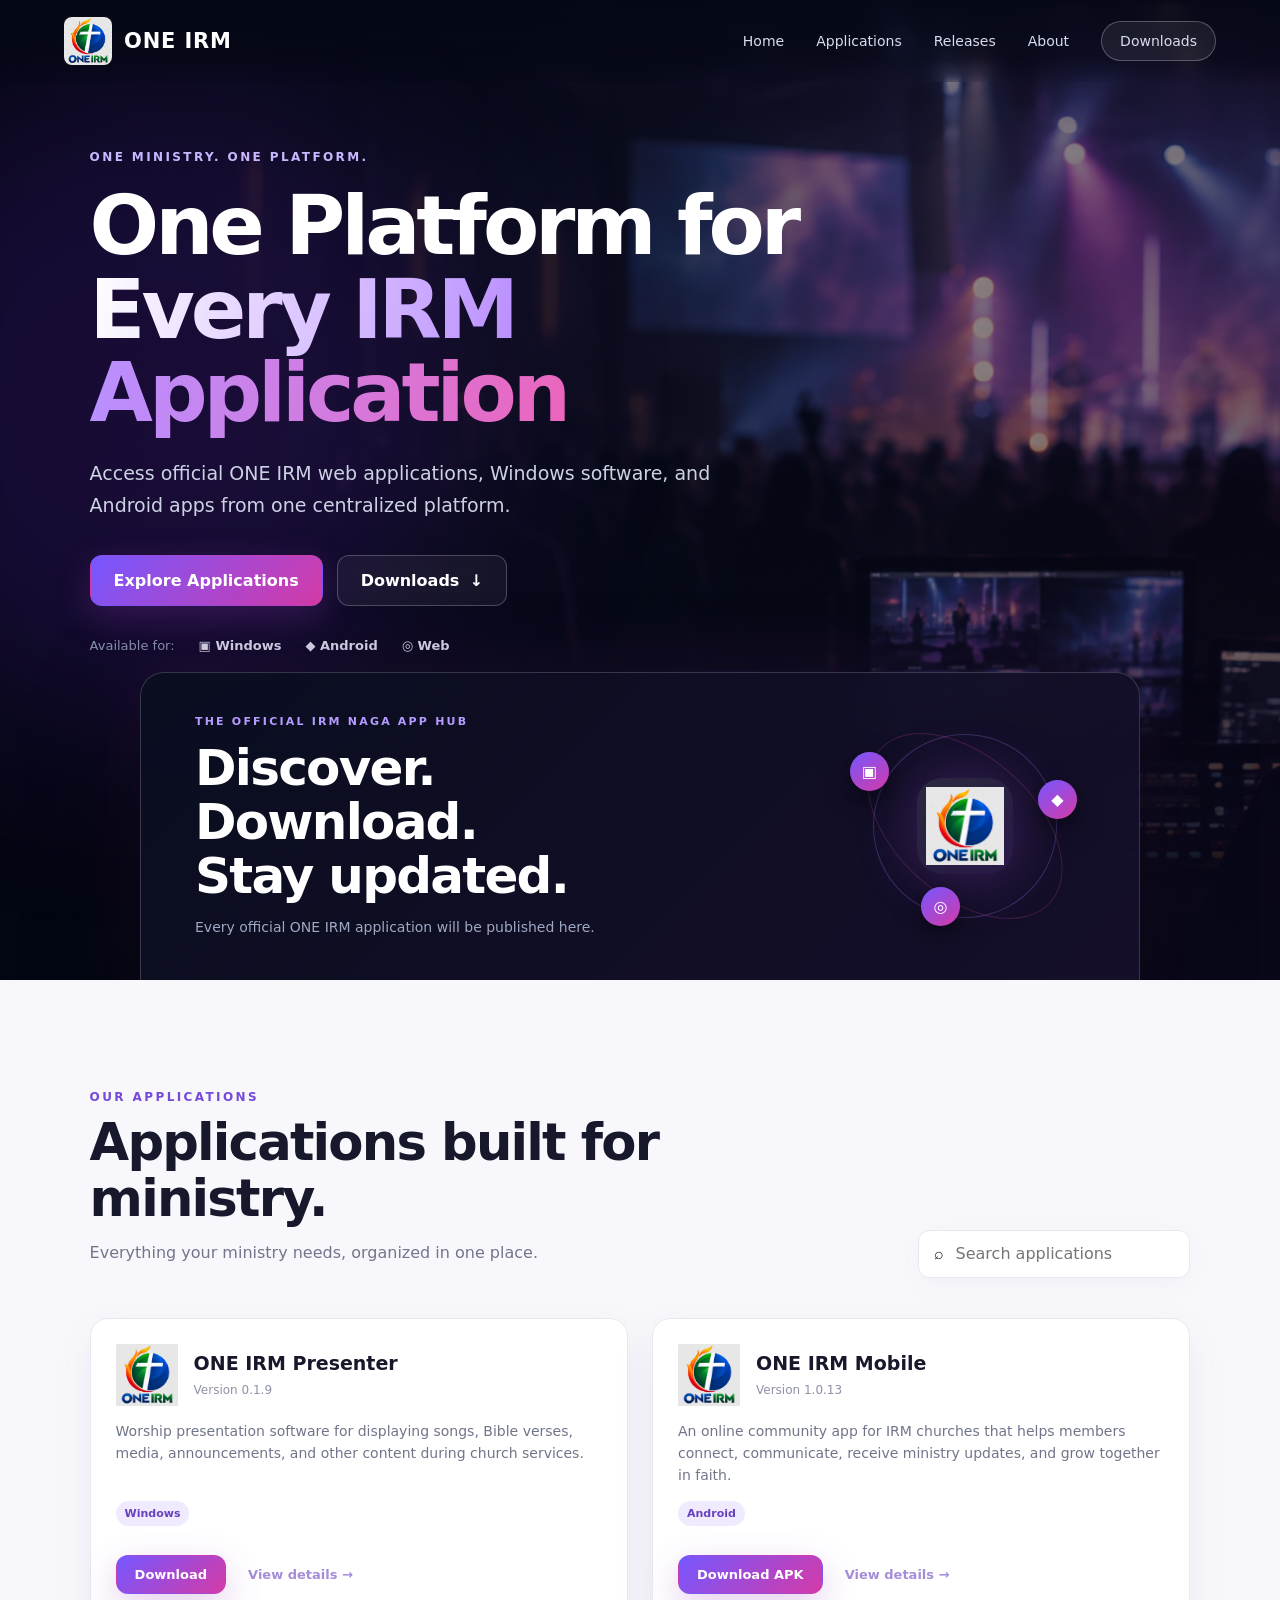
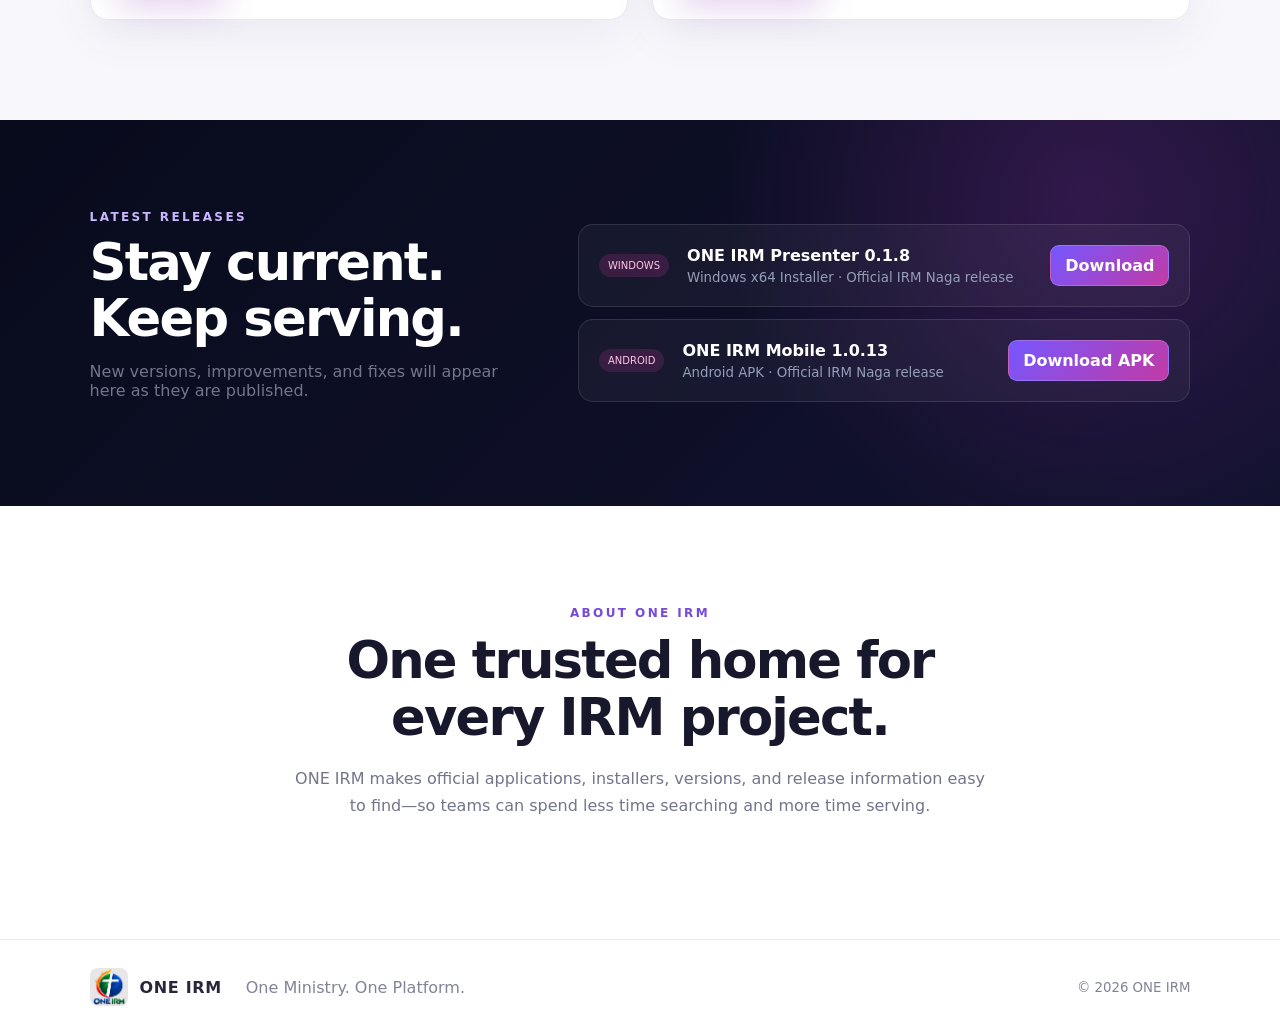
==== commit 8f3c9331: "updated latest version" ====
--- a/work/ONE-IRM-Website/one-irm-website/index.html
+++ b/work/ONE-IRM-Website/one-irm-website/index.html
@@ -157,14 +157,14 @@
           <span>Windows</span>
 
           <div>
-            <b>ONE IRM Presenter 0.1.6</b>
+            <b>ONE IRM Presenter 0.1.8</b>
             <small>
               Windows x64 Installer · Official IRM Naga release
             </small>
           </div>
 
           <a
-            href="https://github.com/sbpanelo-dev/IRM-INSTALLER/releases/download/v0.1.8/ONE.IRM.PRESENTER_0.1.8_x64-setup.exe"
+            href="https://github.com/sbpanelo-dev/IRM-INSTALLER/releases/download/v0.1.9/ONE.IRM.PRESENTER_0.1.9_x64-setup.exe"
           >
             Download
           </a>
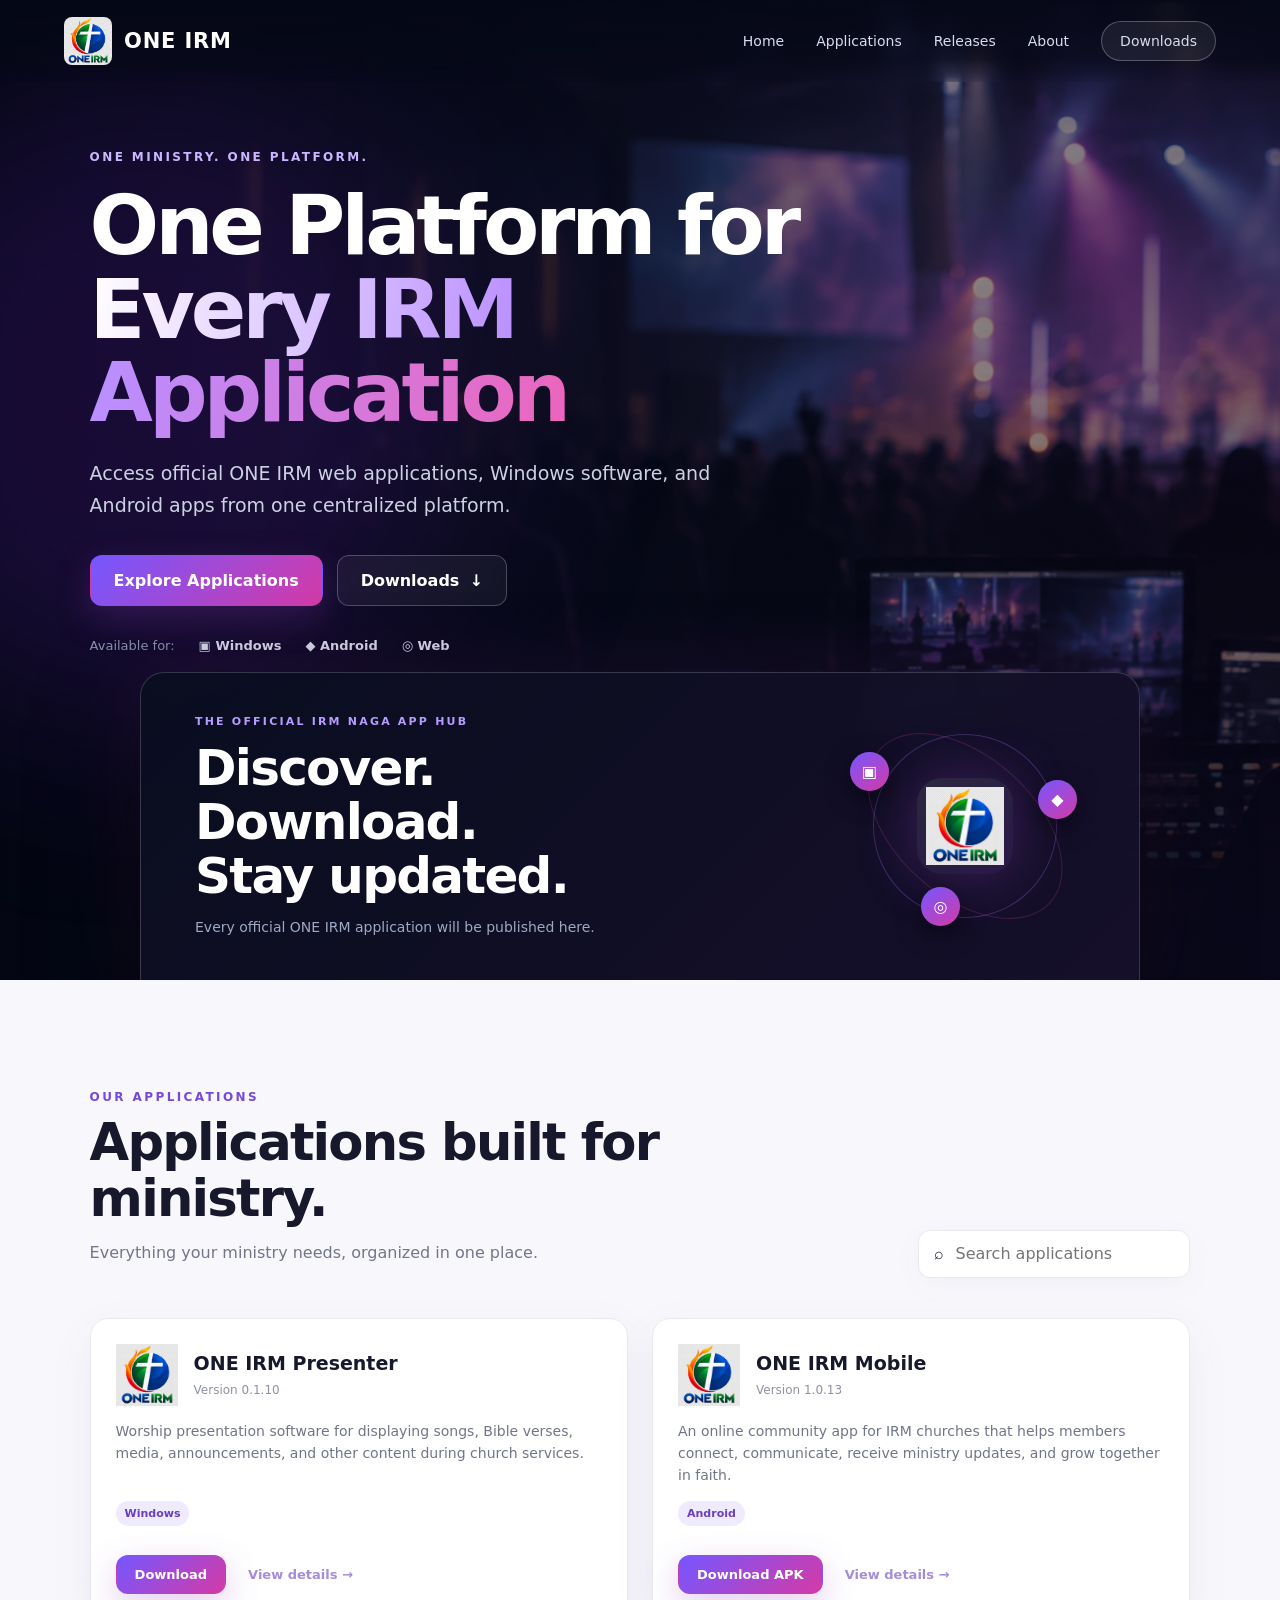
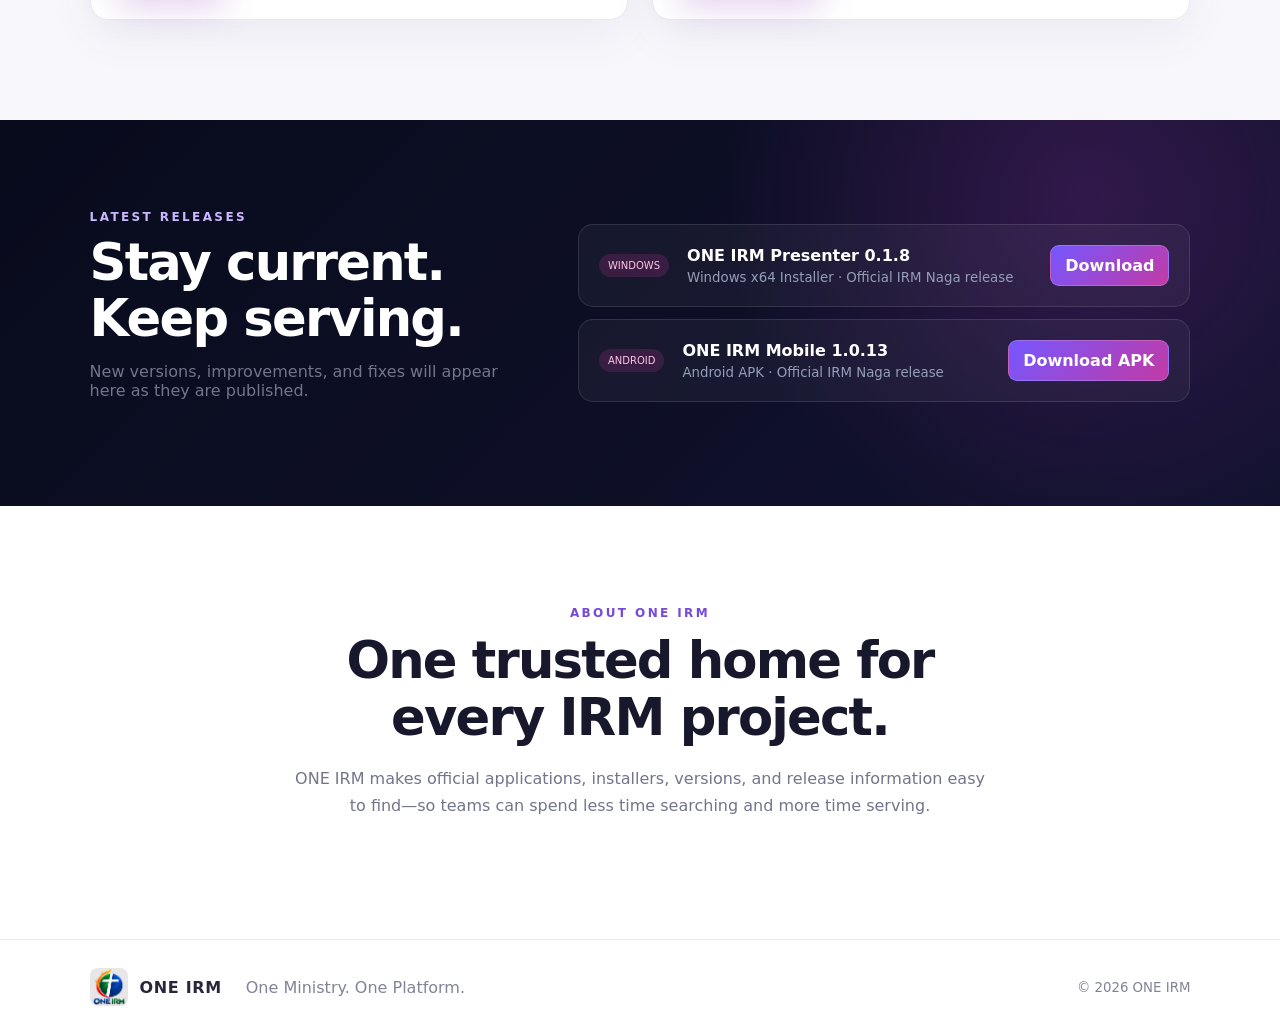
==== commit c7230347: "v10" ====
--- a/work/ONE-IRM-Website/one-irm-website/index.html
+++ b/work/ONE-IRM-Website/one-irm-website/index.html
@@ -164,7 +164,7 @@
           </div>
 
           <a
-            href="https://github.com/sbpanelo-dev/IRM-INSTALLER/releases/download/v0.1.9/ONE.IRM.PRESENTER_0.1.9_x64-setup.exe"
+            href="https://github.com/sbpanelo-dev/IRM-INSTALLER/releases/download/v0.1.10/ONE.IRM.PRESENTER_0.1.10_x64-setup.exe"
           >
             Download
           </a>
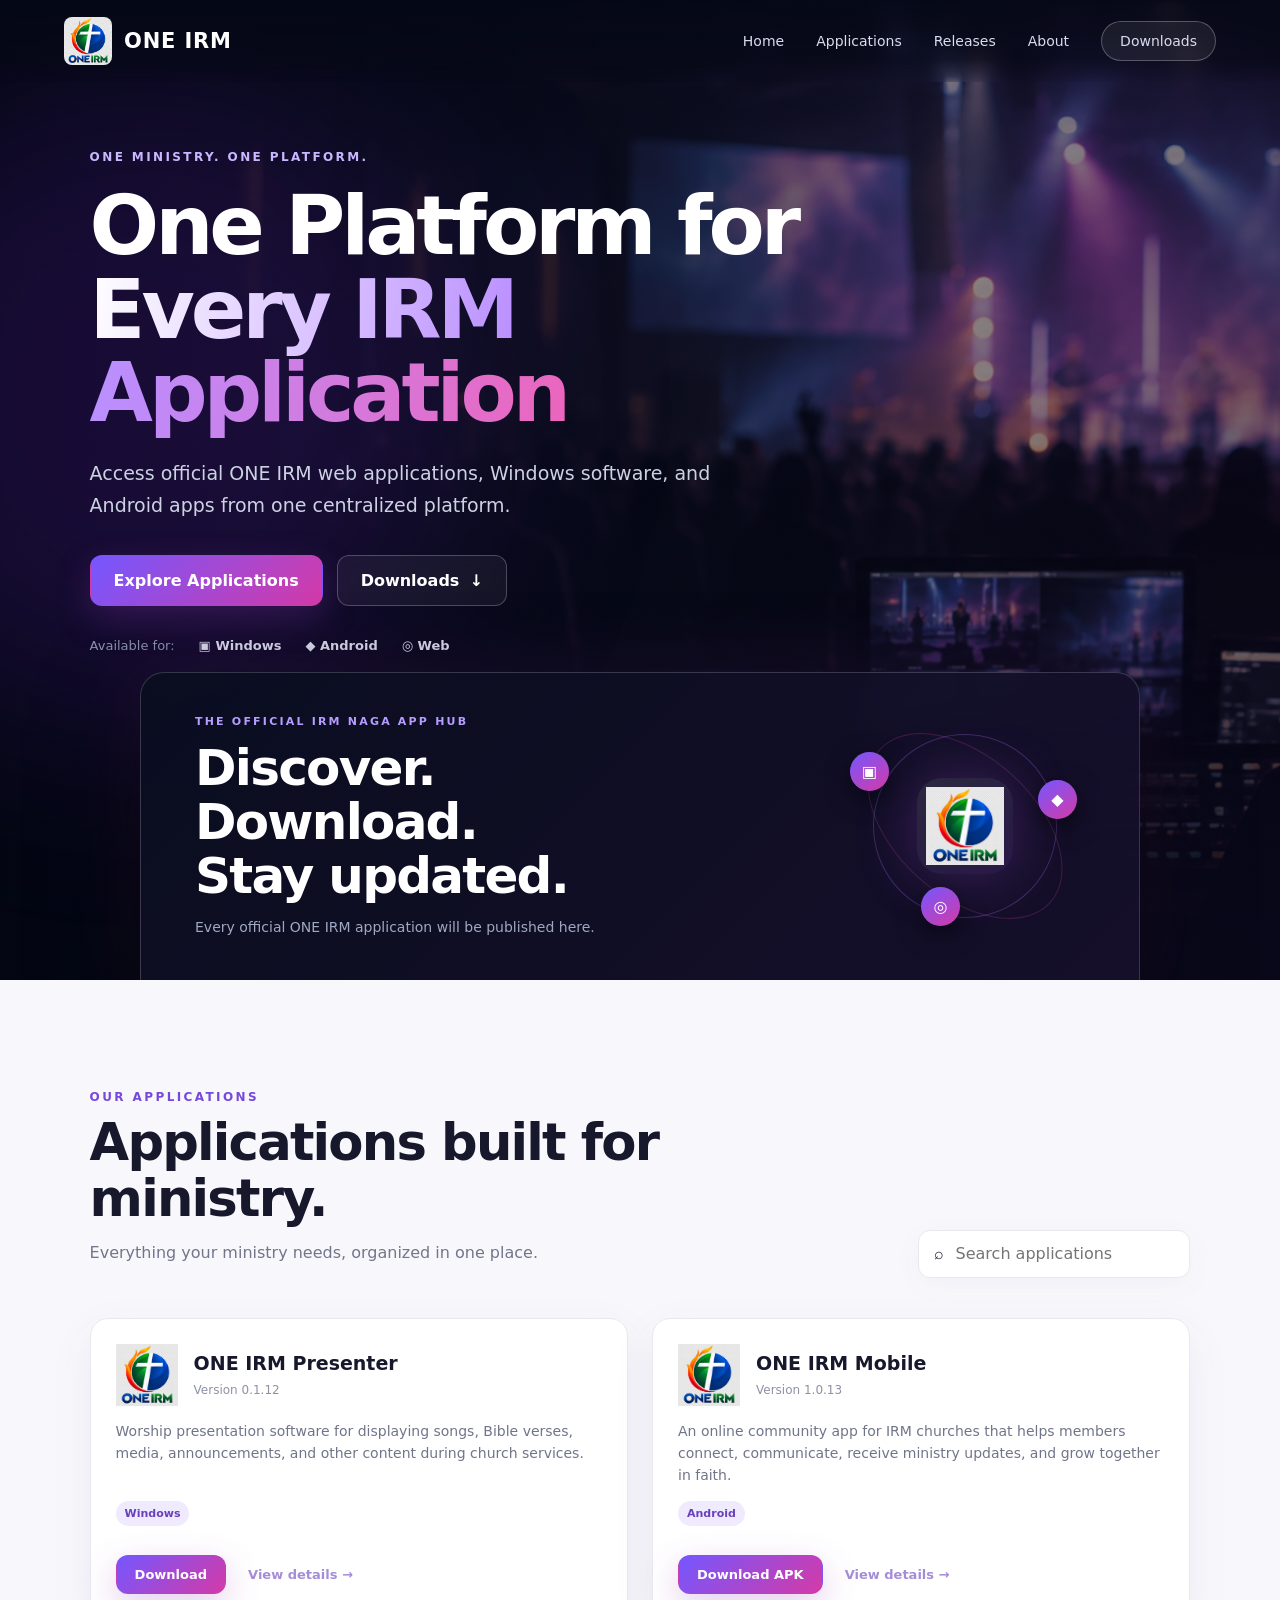
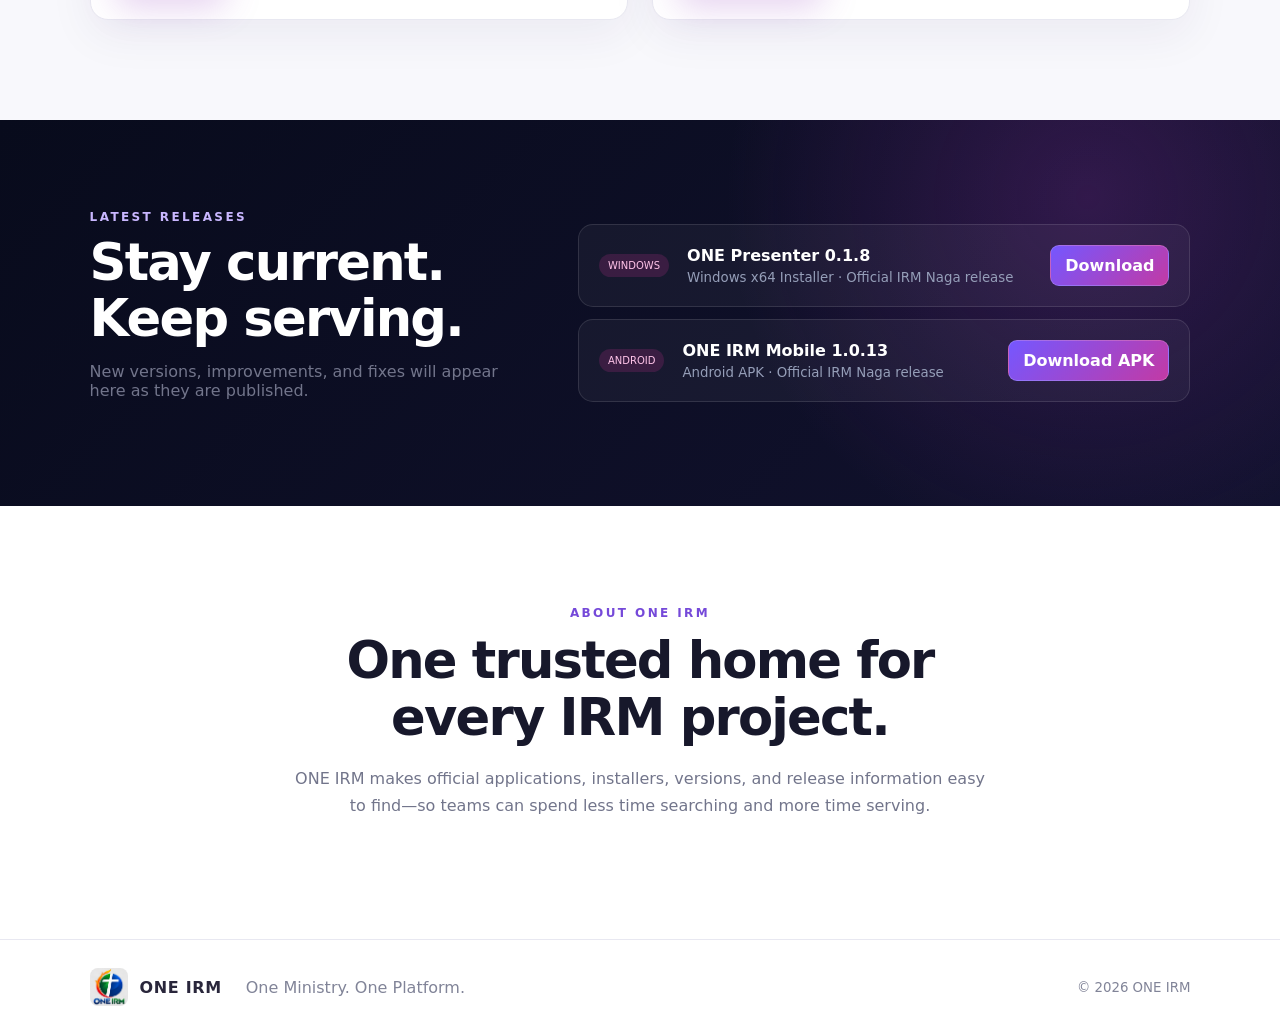
==== commit c2570204: "fix" ====
--- a/work/ONE-IRM-Website/one-irm-website/index.html
+++ b/work/ONE-IRM-Website/one-irm-website/index.html
@@ -157,7 +157,7 @@
           <span>Windows</span>
 
           <div>
-            <b>ONE IRM Presenter 0.1.8</b>
+            <b>ONE Presenter 0.1.8</b>
             <small>
               Windows x64 Installer · Official IRM Naga release
             </small>
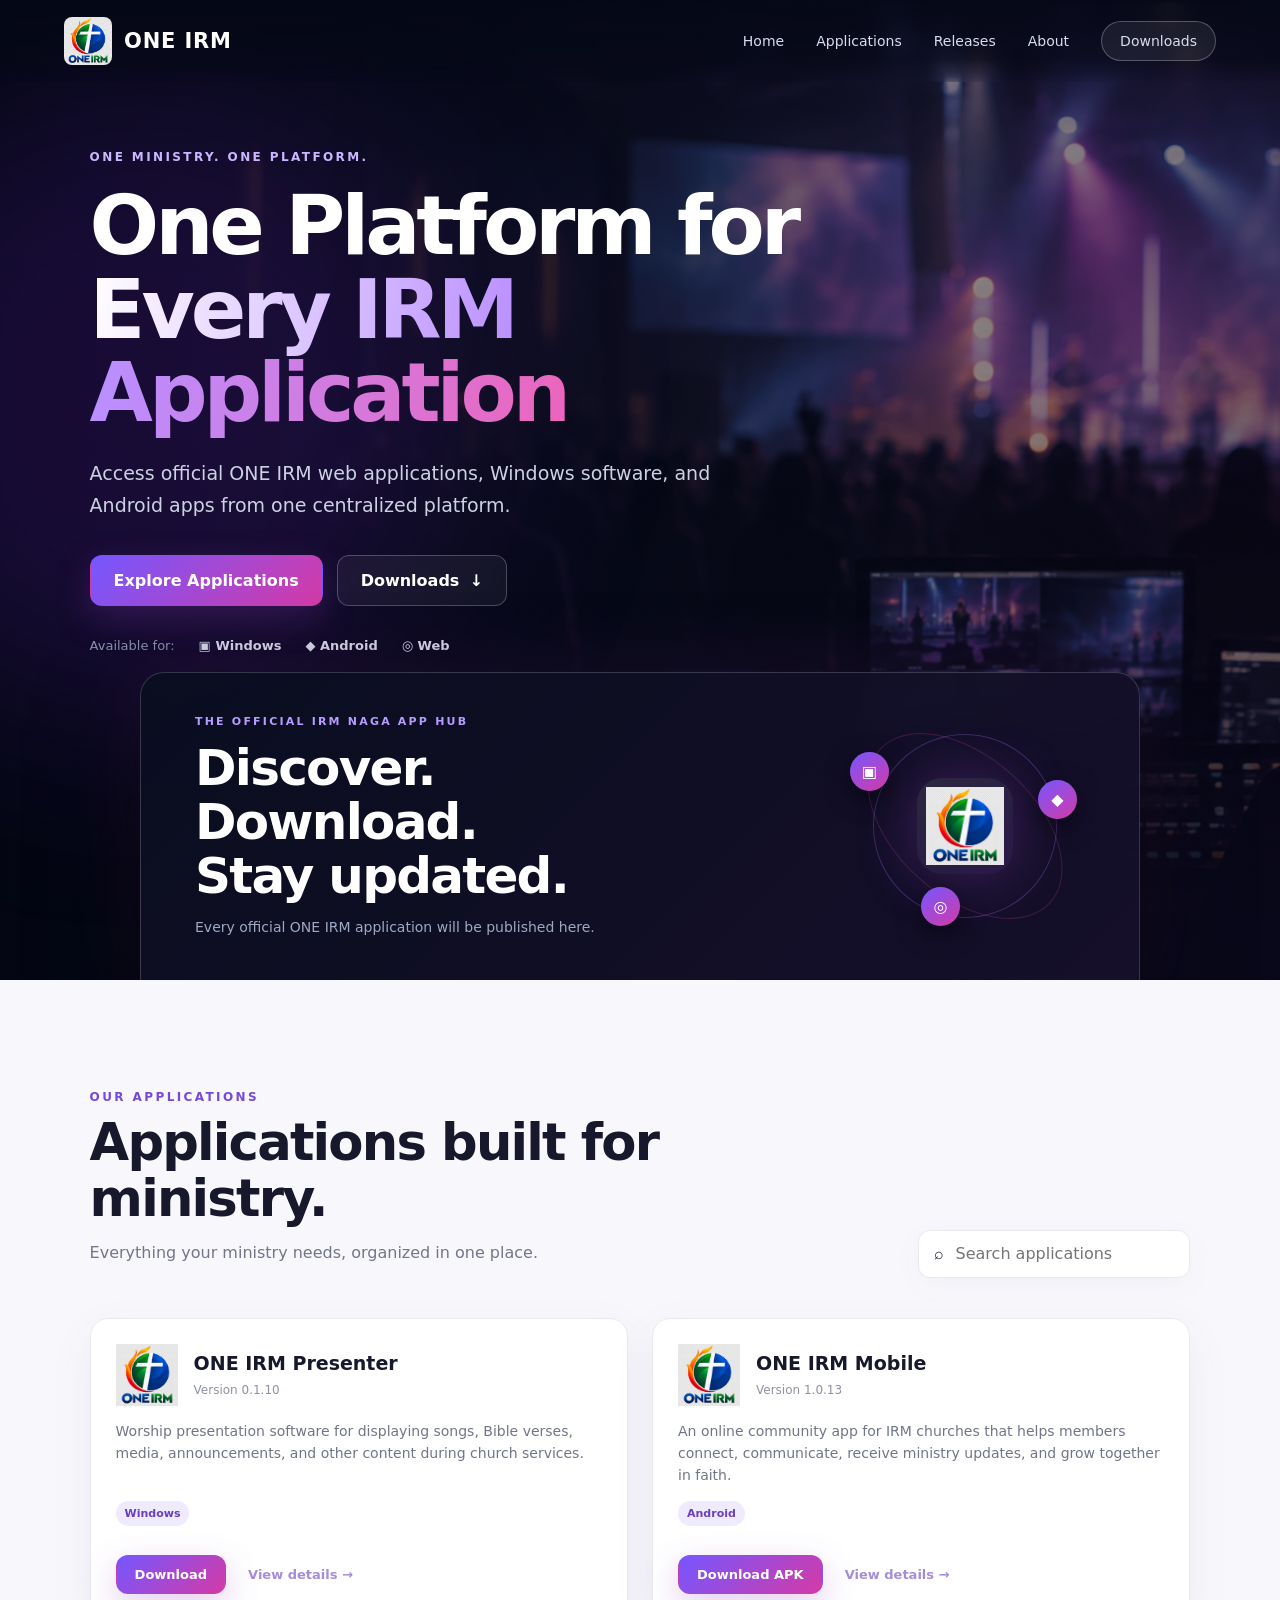
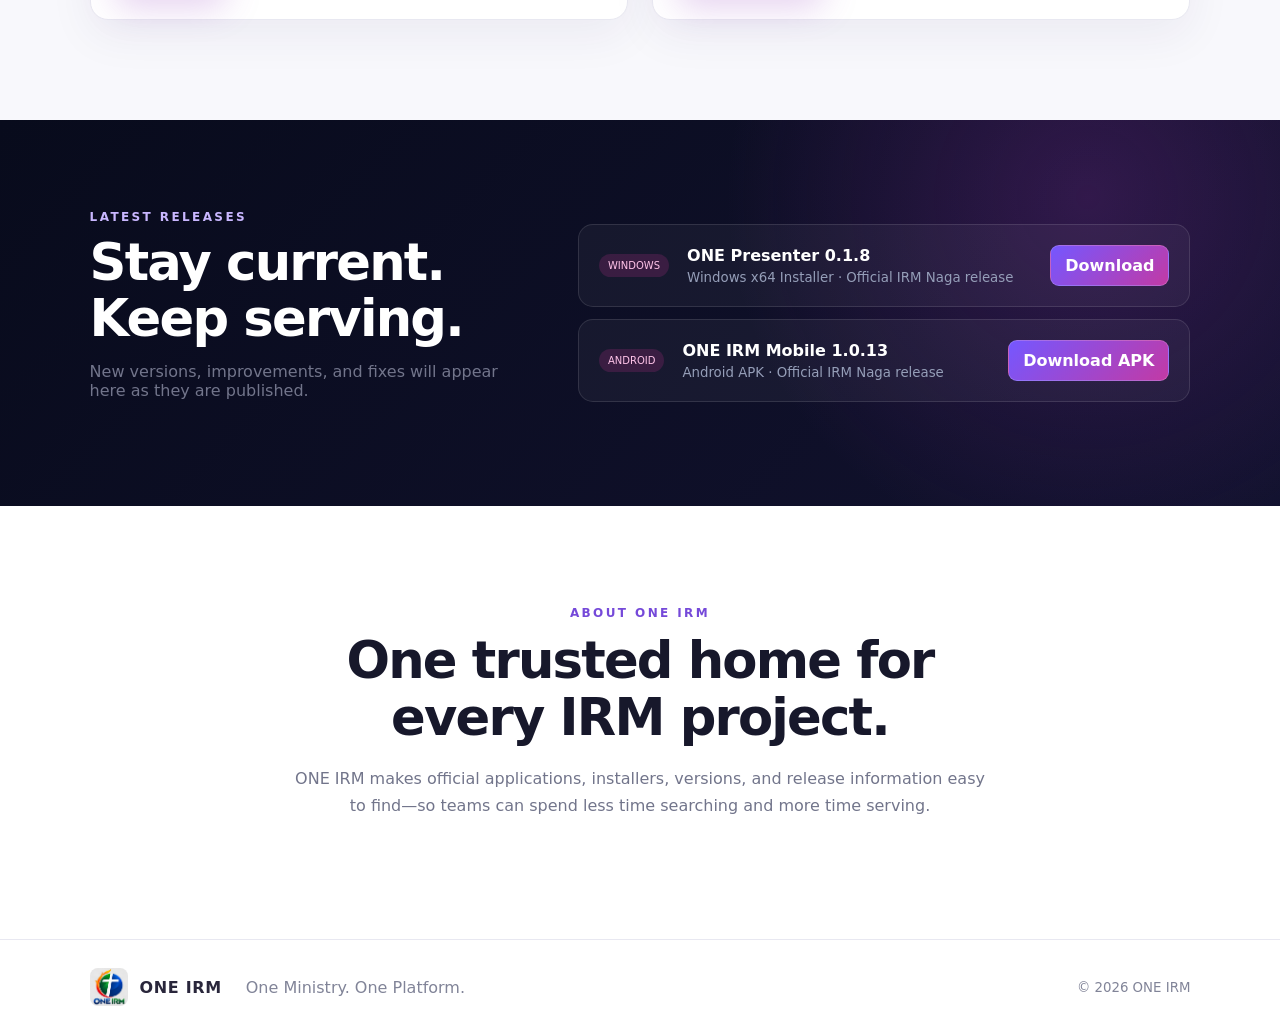
==== commit ab36538c: "update v13" ====
--- a/work/ONE-IRM-Website/one-irm-website/index.html
+++ b/work/ONE-IRM-Website/one-irm-website/index.html
@@ -164,7 +164,7 @@
           </div>
 
           <a
-            href="https://github.com/sbpanelo-dev/IRM-INSTALLER/releases/download/v0.1.10/ONE.IRM.PRESENTER_0.1.10_x64-setup.exe"
+            href="https://github.com/sbpanelo-dev/IRM-INSTALLER/releases/download/v0.1.13/ONE.IRM.PRESENTER_0.1.13_x64-setup.exe"
           >
             Download
           </a>
